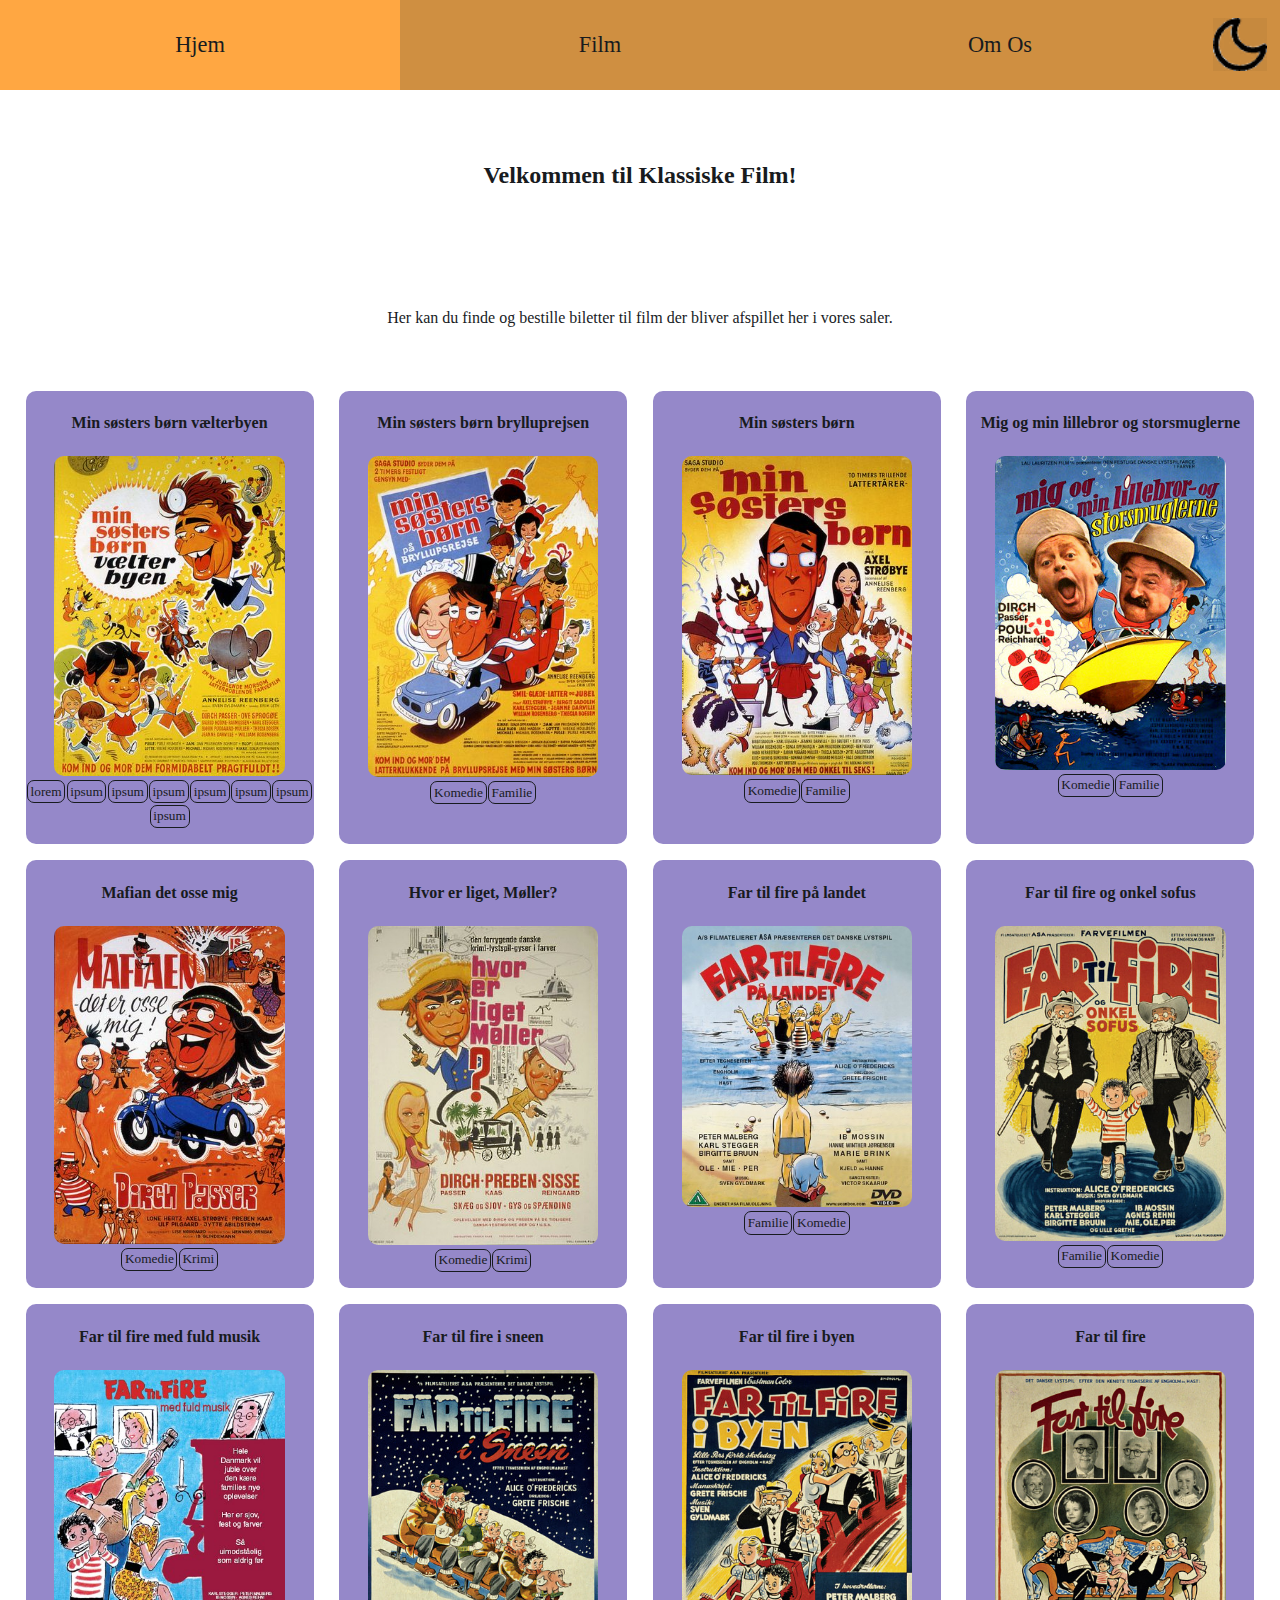
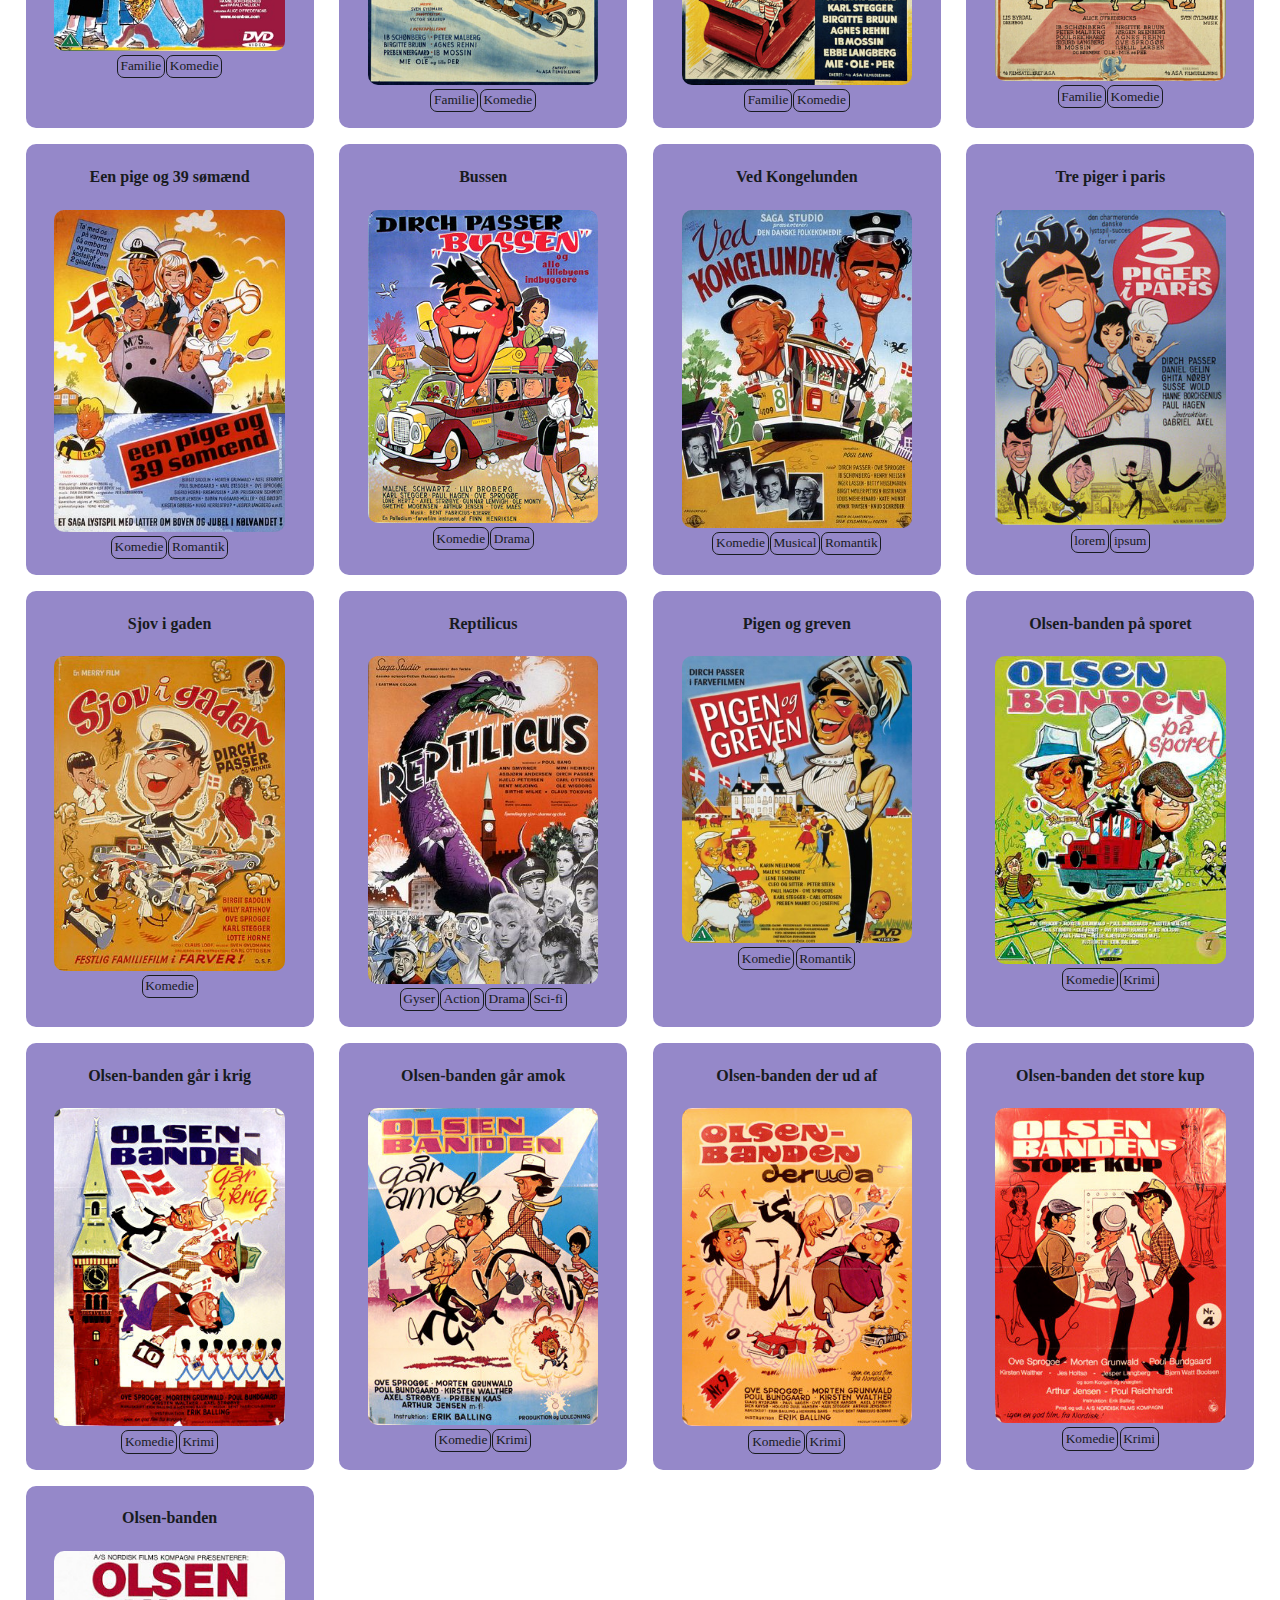
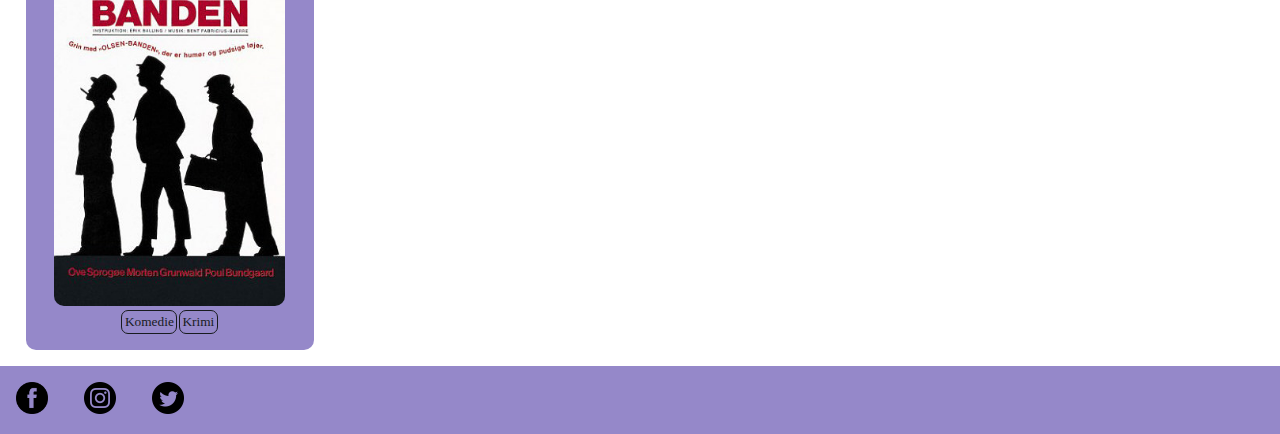
==== index.html @ 6afacbd6 "hamburger menu and css works" ====
<!DOCTYPE html>
<html>
    <head>
        <title>Klassiske Film</title>
        <meta name="viewport" content="width=device-width, initial-scale=1.0">
        <link rel="icon" href="favicon.ico" type="image/x-icon">
        <link rel="stylesheet" type="text/css" href="src/style.css">
        <script src="src/shared.js" defer></script>
        <script src="src/main.js" defer></script>
    </head>
    <body>
        <nav>
            <div class="nav-container" role="list" aria-label="Primary Navigation">
                <a class="nav-item mobile-hidden active" data="1" href="index.html">Hjem</a>
                <a class="nav-item mobile-hidden" data="2" href="movie.html">Film</a>
                <a class="nav-item mobile-hidden" data="3" href="om_os.html">Om Os</a>
                <button id="theme-toggle" class="dark-btn"><img class="nav-item" id="theme-icon" src="images/darkmode_black.png"></button>
                <div class="nav-item burger-menu" role="list" aria-label="Primary Navigation Burger Menu">
                    <button class="burger-menu-button" id="burger-menu-button"><img src="images/nav-burger-menu.png" id="burgerImage" alt="Image For Hamburger Menu For Mobile Navigation"></button>
                </div>
            </div>
        </nav>
        <section>
            <h2>Velkommen til Klassiske Film!</h2>
            <p>Her kan du finde og bestille biletter til film der bliver afspillet her i vores saler.</p>
        </section>
        <section>
            <div id="movie-list"></div>
        </section>
        <footer>
            <div class="social-list">
                <a href="https://www.facebook.com"><img src="images/facebook.png" alt="Facebook"></a>
                <a href="https://www.instagram.com"><img src="images/instagram.png" alt="Instagram"></a>
                <a href="https://www.twitter.com"><img src="images/twitter.png" alt="Twitter"></a>
            </div>
        </footer>
    </body>
</html>
---- src/style.css ----
:root {
    --clr-primary-300: #cf8f41;
    --clr-primary-400: #af7012;
    --clr-primary-500: #ffa742;

    --clr-neutral-100: #fff;
    --clr-neutral-200: #f8f9fa;
    --clr-neutral-800: #343a40;
    --clr-neutral-900: #181b1e;

    --clr-accent-200: #938ab9;
    --clr-accent-300: #9588c9;
    --clr-accent-400: #413852;
    --clr-accent-500: #25202f;
}

/* #region Basic Resets */

*{
    padding:0;
    margin:0;
    font-family: calibri;
}

body, p, button{
    background-color: var(--clr-neutral-100);
    color: var(--clr-neutral-900);
}
a {
    text-decoration: none;
    color: var(--clr-neutral-900);
}

/* #endregion Basic Resets */


/* #region Utility Classes */

.hidden {
    display: none !important;;
}

/* #endregion Utility Classes */


/* #region Global Styles */

.nav-container{
    display:flex;
    font-size: 1.4em;
    background-color: var(--clr-primary-300);
}

.nav-item, .dark-btn {
    background-color: var(--clr-primary-300);
    border:0;
}
.dark-btn{
    margin:1em;
    order:1;
}
.dark-btn>img {
    justify-content: end;
}

.burger-menu {
    display:none !important;
}

.burger-menu-button {
    display:none;
}
#burgerImage {
    display:none;
    
}


.nav-item {
    display:flex;
    flex:1;
    height:4em;
    justify-content: center;
    align-items: center;
}
a.nav-item:hover {
    background-color: var(--clr-primary-400);
}
a.nav-item.active {
    background-color: var(--clr-primary-500);
}

section {
    display:grid;
    grid-template-columns: 1fr;
}

#movie-list>h1 {
    font-size: 5em;
    color: orangered;
}

h2 {
    justify-self: center;
    font-size: 1.5em;
    color: var(--clr-neutral-900);
    margin-block: 3em;
}

#movie-list {
    display:grid;
    grid-template-columns: repeat(auto-fit, 18em);
    margin:1em;
    align-content: start;
    justify-content: space-evenly;
    gap: 1em;
}

.movie-div {
    text-align: center;
    align-content: start;
    background-color: var(--clr-accent-300);
    border-radius: 10px;
    min-height: 25em;
    overflow-wrap:break-word;
    transition: all 0.3s ease;
}
/* .movie-link {
    padding:0.3em;
    padding-block: 0.1em;
} */
.movie-link>h4 {
    min-height: 3.5em;
    margin:0.3em;
    align-content: center;
}

.img-div {
    width: 80%;
    margin:auto;
    overflow: hidden;
}

.movie-div img {
    width: 100%;
    height: 100%;
    object-fit: fill;
    border-radius: 10px;
    justify-content: start;
}

.genre-list {
    display:flex;
    flex-wrap: wrap;
    justify-content: center;
    align-items: center;
    gap: 0.08em;
    margin-bottom: 1em;
}
.genre-btn{
    background-color: var(--clr-accent-300);
    border-radius: 7px;
    border: var(--clr-neutral-900) solid 1px;
    padding: 0.2em;
}

.genre-btn:hover{
    background-color: var(--clr-neutral-100);
}

.filter-btn {
    margin:10px;
    padding: 5px 10px;
}

.filter-options {
    display:none;
    margin:10px;
}

p {
    justify-self: center;
    margin: 3em;
}

footer {
    background-color: var(--clr-accent-300);
}
.social-list a img {
    width: 2em;
    height: 2em;
    margin: 1em;
}

/* #endregion Global Styles */


/* #region Media Queries For Responsive Design */

@media only screen and (max-width: 426px){
    #movie-list{
        grid-template-columns: 1fr;
        gap: 4em;
        width:90%;
        justify-self: center;
    }
    .movie-link>h4{
        font-size: 2.5em;
    }
    .nav-container {
        display:flex;
    }
    a.nav-item {
        display:flex;
        position: fixed;
        height:fit-content;
        width:100%;
        flex-direction: row;
        z-index: 10000;
    }
    a[data="1"] {
        top:89px;
    }
    a[data="2"]{
        top: 117px;
    }
    a[data="3"]{
        top:145px;
    }
    a.mobile-hidden {
        display:none;
    }
    
    a.burger-active{
        display:flex !important;
        flex-direction: column;
    }
    .dark-btn {
        order:0;
    }
    .burger-menu {
        display: flex !important;
        cursor: pointer;
        z-index: 1000;
        transition: all 0.3s ease;
    }
    
    .burger-menu {
        display:flex;
        flex:1;
        width: 100%;
        align-items: center;
        justify-self: center;
        margin-right:1em;
        justify-content: end;
        background-color: var(--clr-primary-300);
    }
    
    .burger-menu-button{
        display:flex !important;
        width:5em;
        height:4em;
        justify-content: center;
        align-items: center;
        background-color: var(--clr-primary-300);
        border:0;
    }
    
    .burger-menu img {
        display: flex !important;
        position:relative;
        width: 3em;
        height: 2em;
        background-color: var(--clr-primary-300);
    }

}

/* #endregion Media Queries For Responsive Design */


/* #region Dark Styles */

.dark {
    --clr-primary-300: #cf8f41;
    --clr-primary-400: #af7012;
    --clr-primary-500: #ffa742;

    --clr-neutral-100: #000000;
    --clr-neutral-200: #f8f9fa;
    --clr-neutral-800: #343a40;
    --clr-neutral-900: #ffffff;

    --clr-accent-200: #938ab9;
    --clr-accent-300: #9588c9;
    --clr-accent-400: #413852;
    --clr-accent-500: #25202f;
}

/* #endregion Dark Styles */
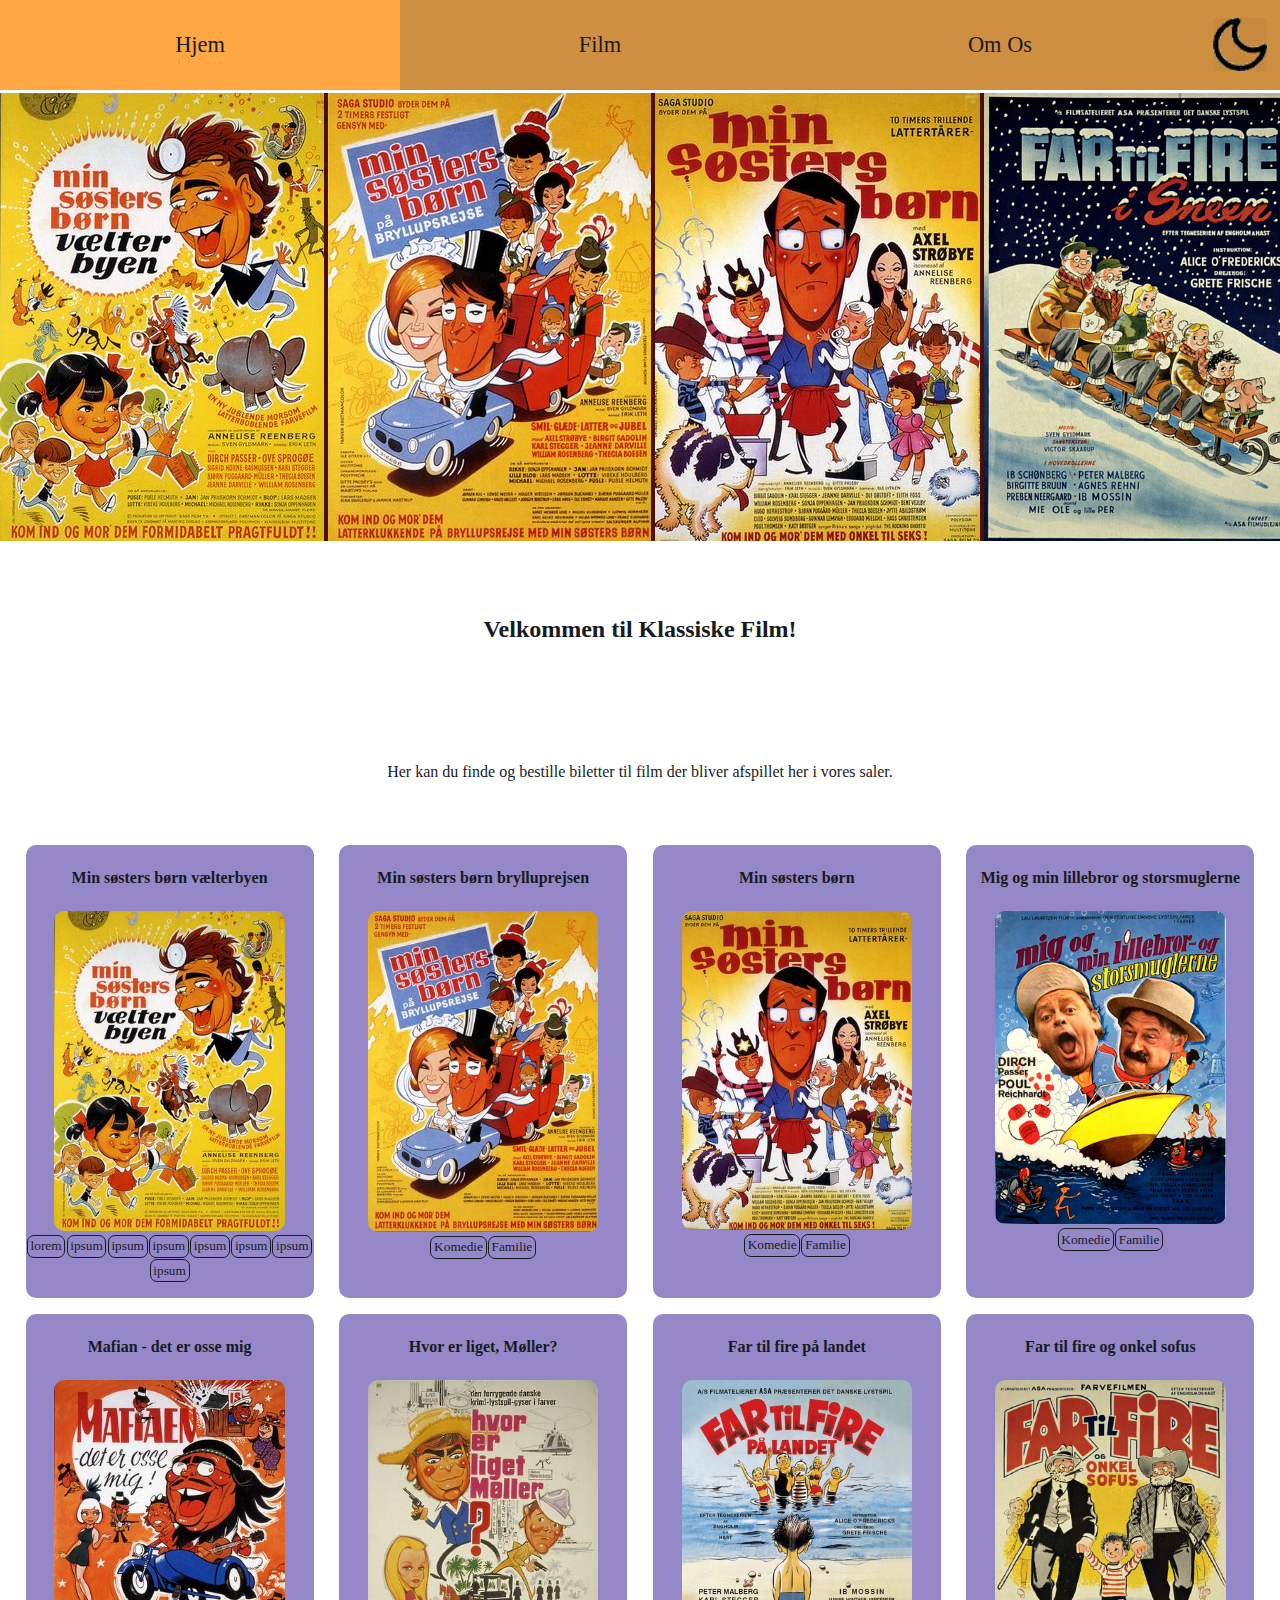
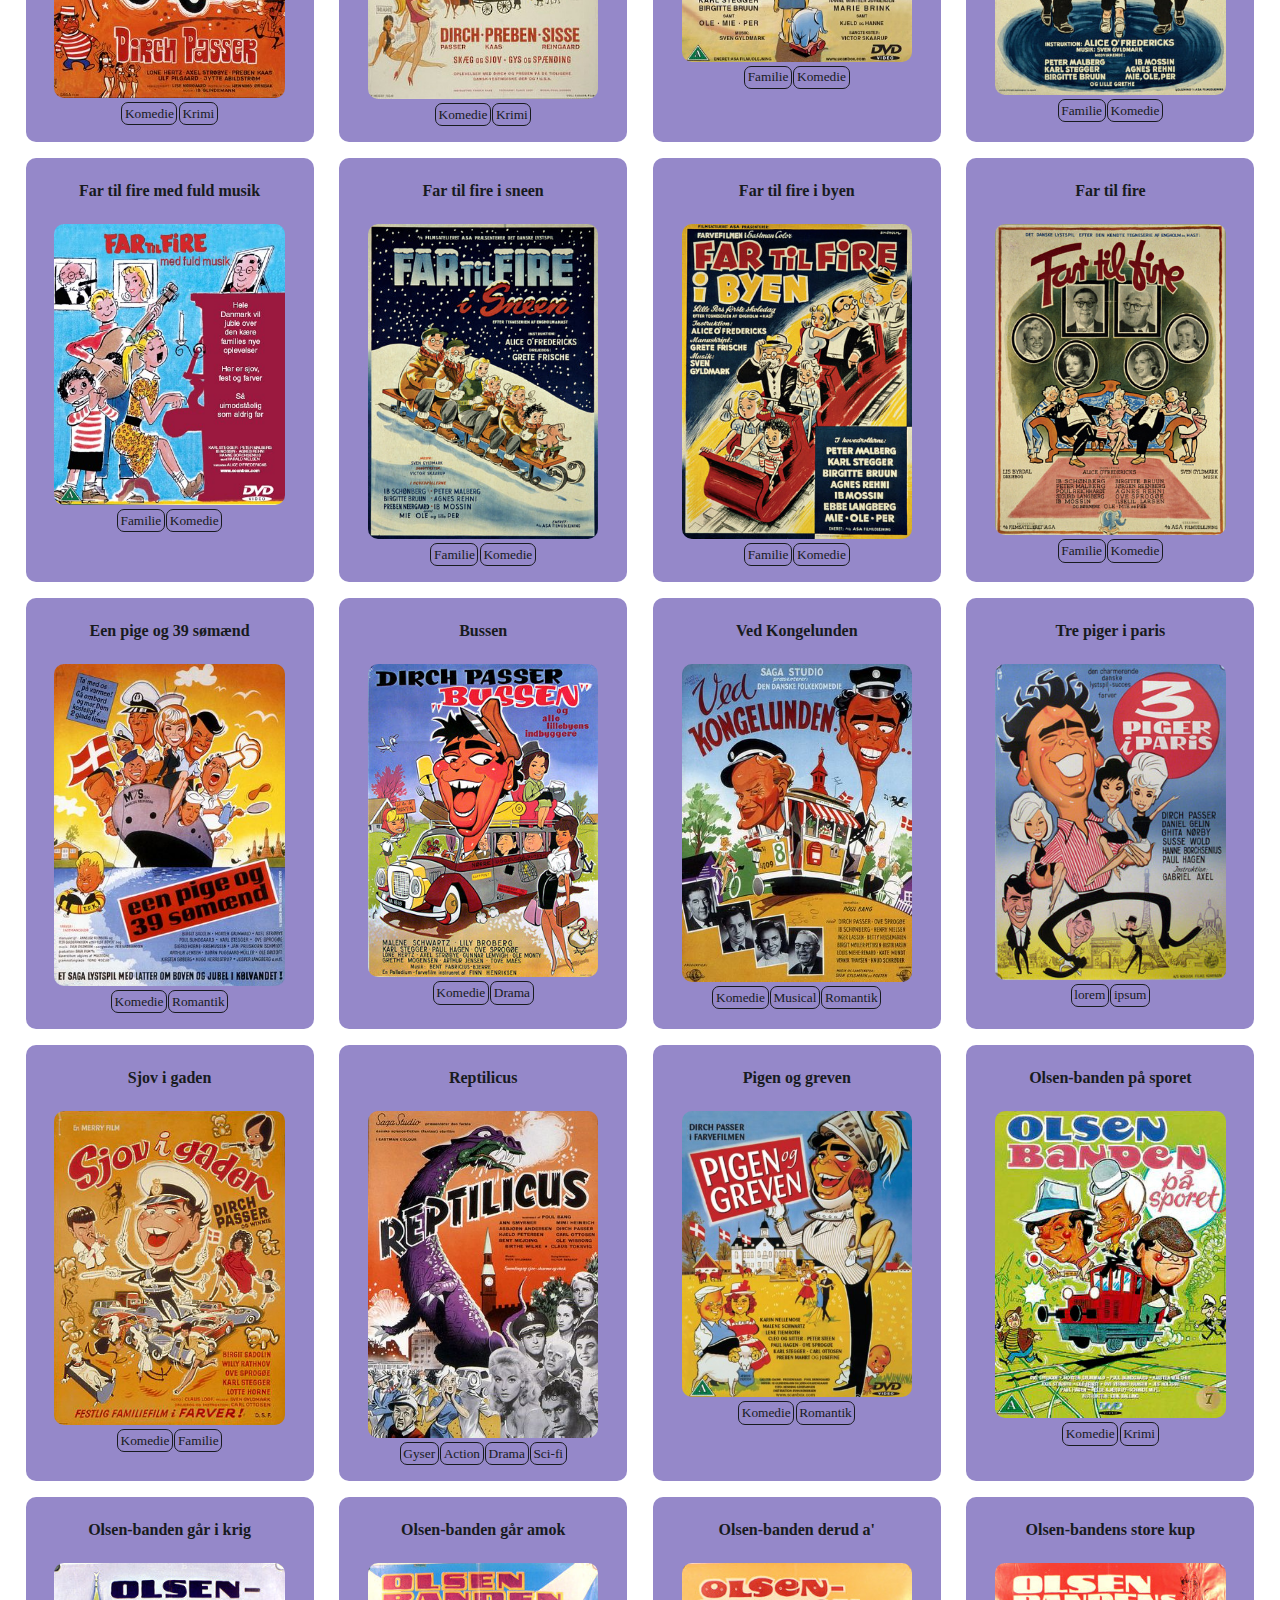
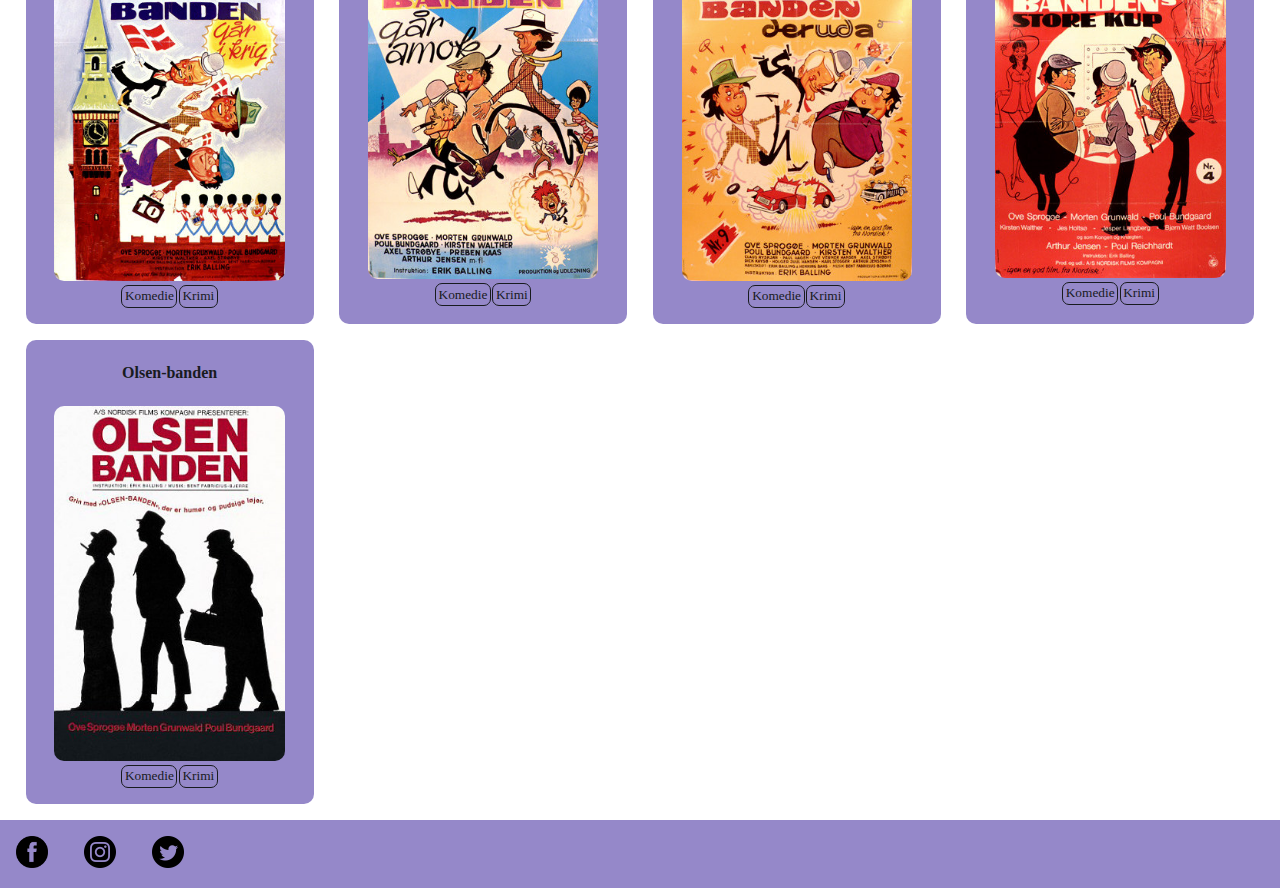
==== commit babcb635: "rearranged" ====
--- a/index.html
+++ b/index.html
@@ -2,11 +2,14 @@
 <html>
     <head>
         <title>Klassiske Film</title>
+        <meta charset="UTF-8">
         <meta name="viewport" content="width=device-width, initial-scale=1.0">
-        <link rel="icon" href="favicon.ico" type="image/x-icon">
-        <link rel="stylesheet" type="text/css" href="src/style.css">
-        <script src="src/shared.js" defer></script>
-        <script src="src/main.js" defer></script>
+        <link rel="icon" href="src/favicon.ico" type="image/x-icon">
+        <link rel="stylesheet" type="text/css" href="css/style.css">
+        <link rel="stylesheet" type="text/css" href="css/bannerstyle.css">
+        <script src="js/shared.js" defer></script>
+        <script src="js/main.js" defer></script>
+        <script src="js/filmbanner.js" defer></script>
     </head>
     <body>
         <nav>
@@ -20,6 +23,7 @@
                 </div>
             </div>
         </nav>
+        <div id="bannerContainer"></div>
         <section>
             <h2>Velkommen til Klassiske Film!</h2>
             <p>Her kan du finde og bestille biletter til film der bliver afspillet her i vores saler.</p>
--- a/css/style.css
+++ b/css/style.css
@@ -0,0 +1,300 @@
+:root {
+    --clr-primary-300: #cf8f41;
+    --clr-primary-400: #af7012;
+    --clr-primary-500: #ffa742;
+
+    --clr-neutral-100: #fff;
+    --clr-neutral-200: #f8f9fa;
+    --clr-neutral-800: #343a40;
+    --clr-neutral-900: #181b1e;
+
+    --clr-accent-200: #938ab9;
+    --clr-accent-300: #9588c9;
+    --clr-accent-400: #413852;
+    --clr-accent-500: #25202f;
+}
+
+/* #region Basic Resets */
+
+*{
+    padding:0;
+    margin:0;
+    font-family: calibri;
+}
+
+body, p, button{
+    background-color: var(--clr-neutral-100);
+    color: var(--clr-neutral-900);
+}
+a {
+    text-decoration: none;
+    color: var(--clr-neutral-900);
+}
+
+/* #endregion Basic Resets */
+
+
+/* #region Utility Classes */
+
+.hidden {
+    display: none !important;;
+}
+
+/* #endregion Utility Classes */
+
+
+/* #region Global Styles */
+
+.nav-container{
+    display:flex;
+    font-size: 1.4em;
+    background-color: var(--clr-primary-300);
+}
+
+.nav-item, .dark-btn {
+    background-color: var(--clr-primary-300);
+    border:0;
+}
+.dark-btn{
+    margin:1em;
+    order:1;
+}
+.dark-btn>img {
+    justify-content: end;
+}
+
+.burger-menu {
+    display:none !important;
+}
+
+.burger-menu-button {
+    display:none;
+}
+#burgerImage {
+    display:none;
+    
+}
+
+
+.nav-item {
+    display:flex;
+    flex:1;
+    height:4em;
+    justify-content: center;
+    align-items: center;
+}
+a.nav-item:hover {
+    background-color: var(--clr-primary-400);
+}
+a.nav-item.active {
+    background-color: var(--clr-primary-500);
+}
+
+section {
+    display:grid;
+    grid-template-columns: 1fr;
+}
+
+#movie-list>h1 {
+    font-size: 5em;
+    color: orangered;
+}
+
+h2 {
+    justify-self: center;
+    font-size: 1.5em;
+    color: var(--clr-neutral-900);
+    margin-block: 3em;
+}
+
+#movie-list {
+    display:grid;
+    grid-template-columns: repeat(auto-fit, 18em);
+    margin:1em;
+    align-content: start;
+    justify-content: space-evenly;
+    gap: 1em;
+}
+
+.movie-div {
+    text-align: center;
+    align-content: start;
+    background-color: var(--clr-accent-300);
+    border-radius: 10px;
+    min-height: 25em;
+    overflow-wrap:break-word;
+    transition: all 0.3s ease;
+}
+/* .movie-link {
+    padding:0.3em;
+    padding-block: 0.1em;
+} */
+.movie-link>h4 {
+    min-height: 3.5em;
+    margin:0.3em;
+    align-content: center;
+}
+
+.img-div {
+    width: 80%;
+    margin:auto;
+    overflow: hidden;
+}
+
+.movie-div img {
+    width: 100%;
+    height: 100%;
+    object-fit: fill;
+    border-radius: 10px;
+    justify-content: start;
+}
+
+.genre-list {
+    display:flex;
+    flex-wrap: wrap;
+    justify-content: center;
+    align-items: center;
+    gap: 0.08em;
+    margin-bottom: 1em;
+}
+.genre-btn{
+    background-color: var(--clr-accent-300);
+    border-radius: 7px;
+    border: var(--clr-neutral-900) solid 1px;
+    padding: 0.2em;
+}
+
+.genre-btn:hover{
+    background-color: var(--clr-neutral-100);
+}
+
+.filter-btn {
+    margin:10px;
+    padding: 5px 10px;
+}
+
+.filter-options {
+    display:none;
+    margin:10px;
+}
+
+p {
+    justify-self: center;
+    margin: 3em;
+}
+
+footer {
+    background-color: var(--clr-accent-300);
+}
+.social-list a img {
+    width: 2em;
+    height: 2em;
+    margin: 1em;
+}
+
+/* #endregion Global Styles */
+
+
+/* #region Media Queries For Responsive Design */
+
+@media only screen and (max-width: 426px){
+    #movie-list{
+        grid-template-columns: 1fr;
+        gap: 4em;
+        width:90%;
+        justify-self: center;
+    }
+    .movie-link>h4{
+        font-size: 2.5em;
+    }
+    .nav-container {
+        display:flex;
+    }
+    a.nav-item {
+        display:flex;
+        position: fixed;
+        height:fit-content;
+        width:100%;
+        flex-direction: row;
+        z-index: 10000;
+    }
+    a[data="1"] {
+        top:89px;
+    }
+    a[data="2"]{
+        top: 117px;
+    }
+    a[data="3"]{
+        top:145px;
+    }
+    a.mobile-hidden {
+        display:none;
+    }
+    
+    a.burger-active{
+        display:flex !important;
+        flex-direction: column;
+    }
+    .dark-btn {
+        order:0;
+    }
+    .burger-menu {
+        display: flex !important;
+        cursor: pointer;
+        z-index: 1000;
+        transition: all 0.3s ease;
+    }
+    
+    .burger-menu {
+        display:flex;
+        flex:1;
+        width: 100%;
+        align-items: center;
+        justify-self: center;
+        margin-right:1em;
+        justify-content: end;
+        background-color: var(--clr-primary-300);
+    }
+    
+    .burger-menu-button{
+        display:flex !important;
+        width:5em;
+        height:4em;
+        justify-content: center;
+        align-items: center;
+        background-color: var(--clr-primary-300);
+        border:0;
+    }
+    
+    .burger-menu img {
+        display: flex !important;
+        position:relative;
+        width: 3em;
+        height: 2em;
+        background-color: var(--clr-primary-300);
+    }
+
+}
+
+/* #endregion Media Queries For Responsive Design */
+
+
+/* #region Dark Styles */
+
+.dark {
+    --clr-primary-300: #cf8f41;
+    --clr-primary-400: #af7012;
+    --clr-primary-500: #ffa742;
+
+    --clr-neutral-100: #000000;
+    --clr-neutral-200: #f8f9fa;
+    --clr-neutral-800: #343a40;
+    --clr-neutral-900: #ffffff;
+
+    --clr-accent-200: #938ab9;
+    --clr-accent-300: #9588c9;
+    --clr-accent-400: #413852;
+    --clr-accent-500: #25202f;
+}
+
+/* #endregion Dark Styles */--- a/css/bannerstyle.css
+++ b/css/bannerstyle.css
@@ -0,0 +1,30 @@
+#bannerContainer {
+    width: 120rem;
+    overflow: hidden;
+    margin: 0.2rem auto;
+    background: rgb(78, 15, 3);
+}
+
+header h1{
+    text-align: center;
+}
+
+.billederBanner{
+    height: 23rem;
+    width: 355rem;
+    margin-bottom: 5rem;
+}
+
+.first{
+
+            animation: bannermove 30s linear infinite;
+}
+
+@keyframes bannermove {
+    0% {
+       margin-left: 0rem;
+    }
+    100% {
+       margin-left: -150rem;
+    }
+}
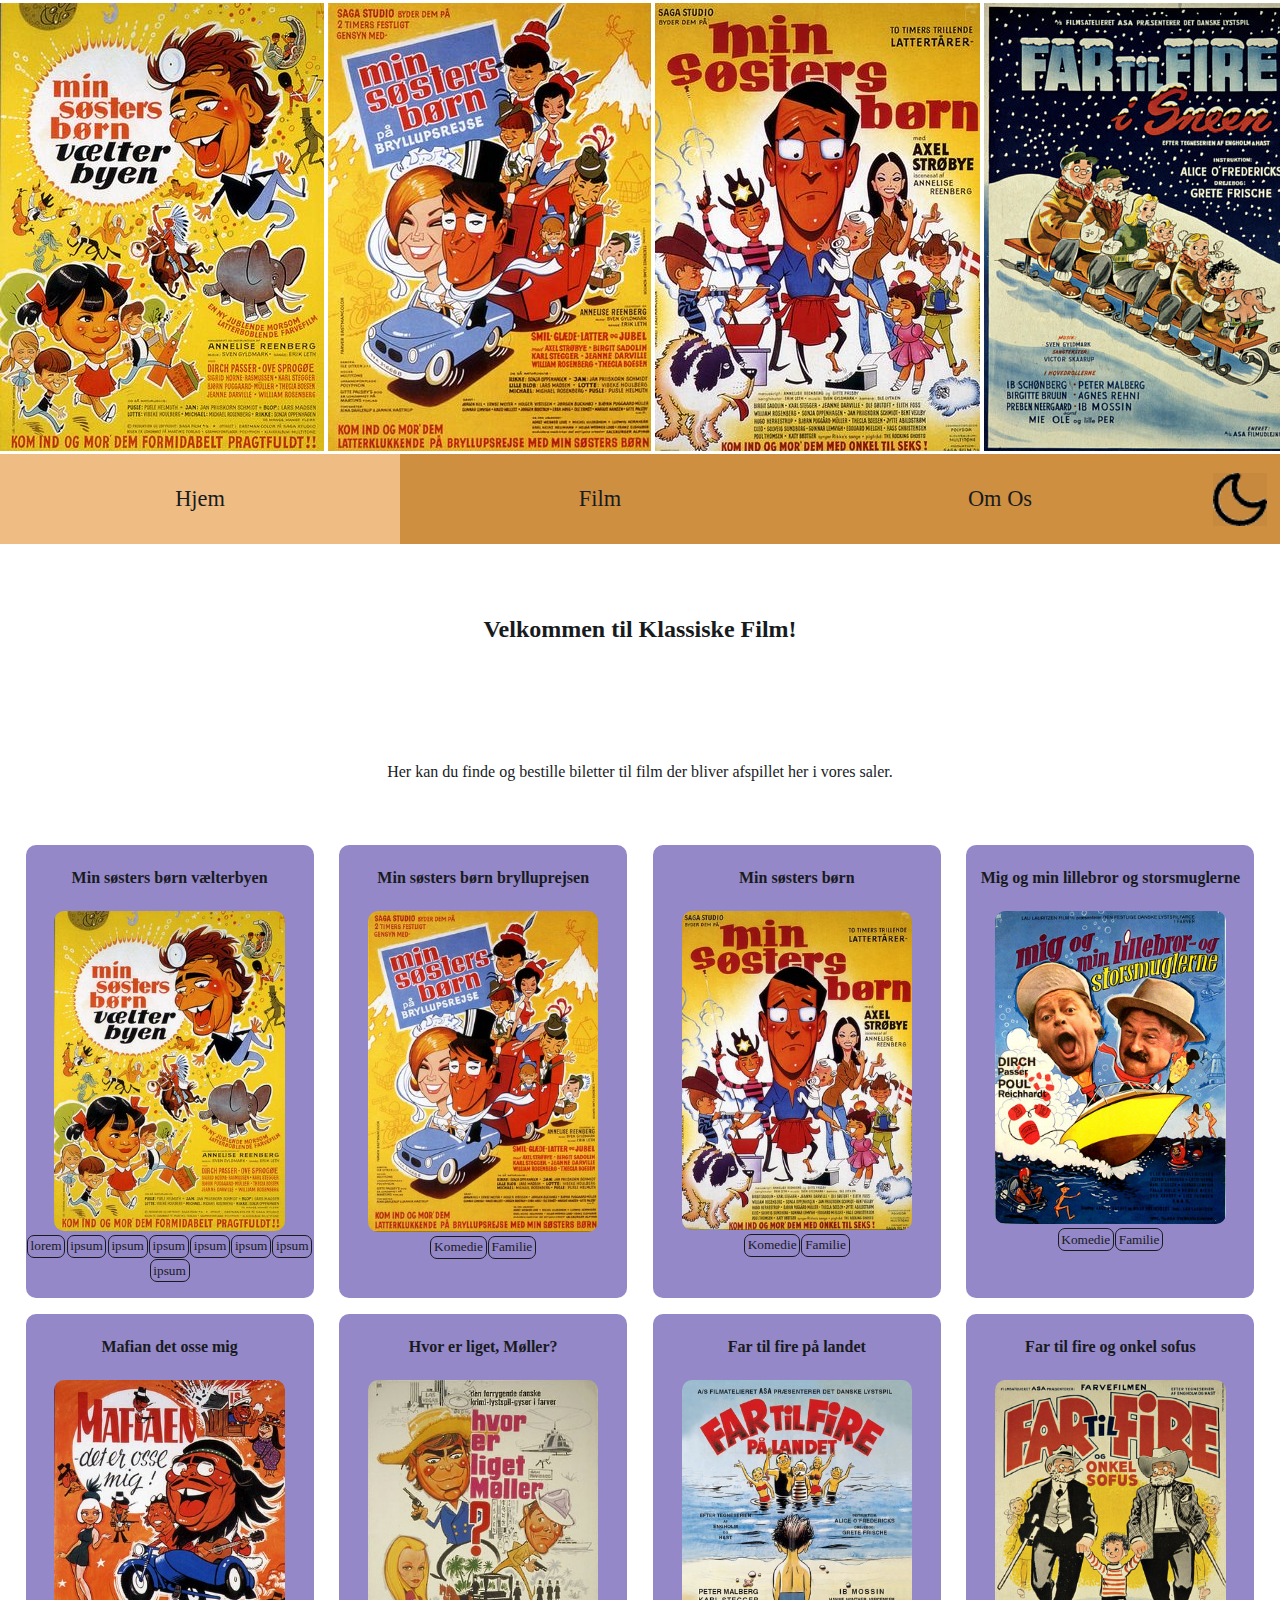
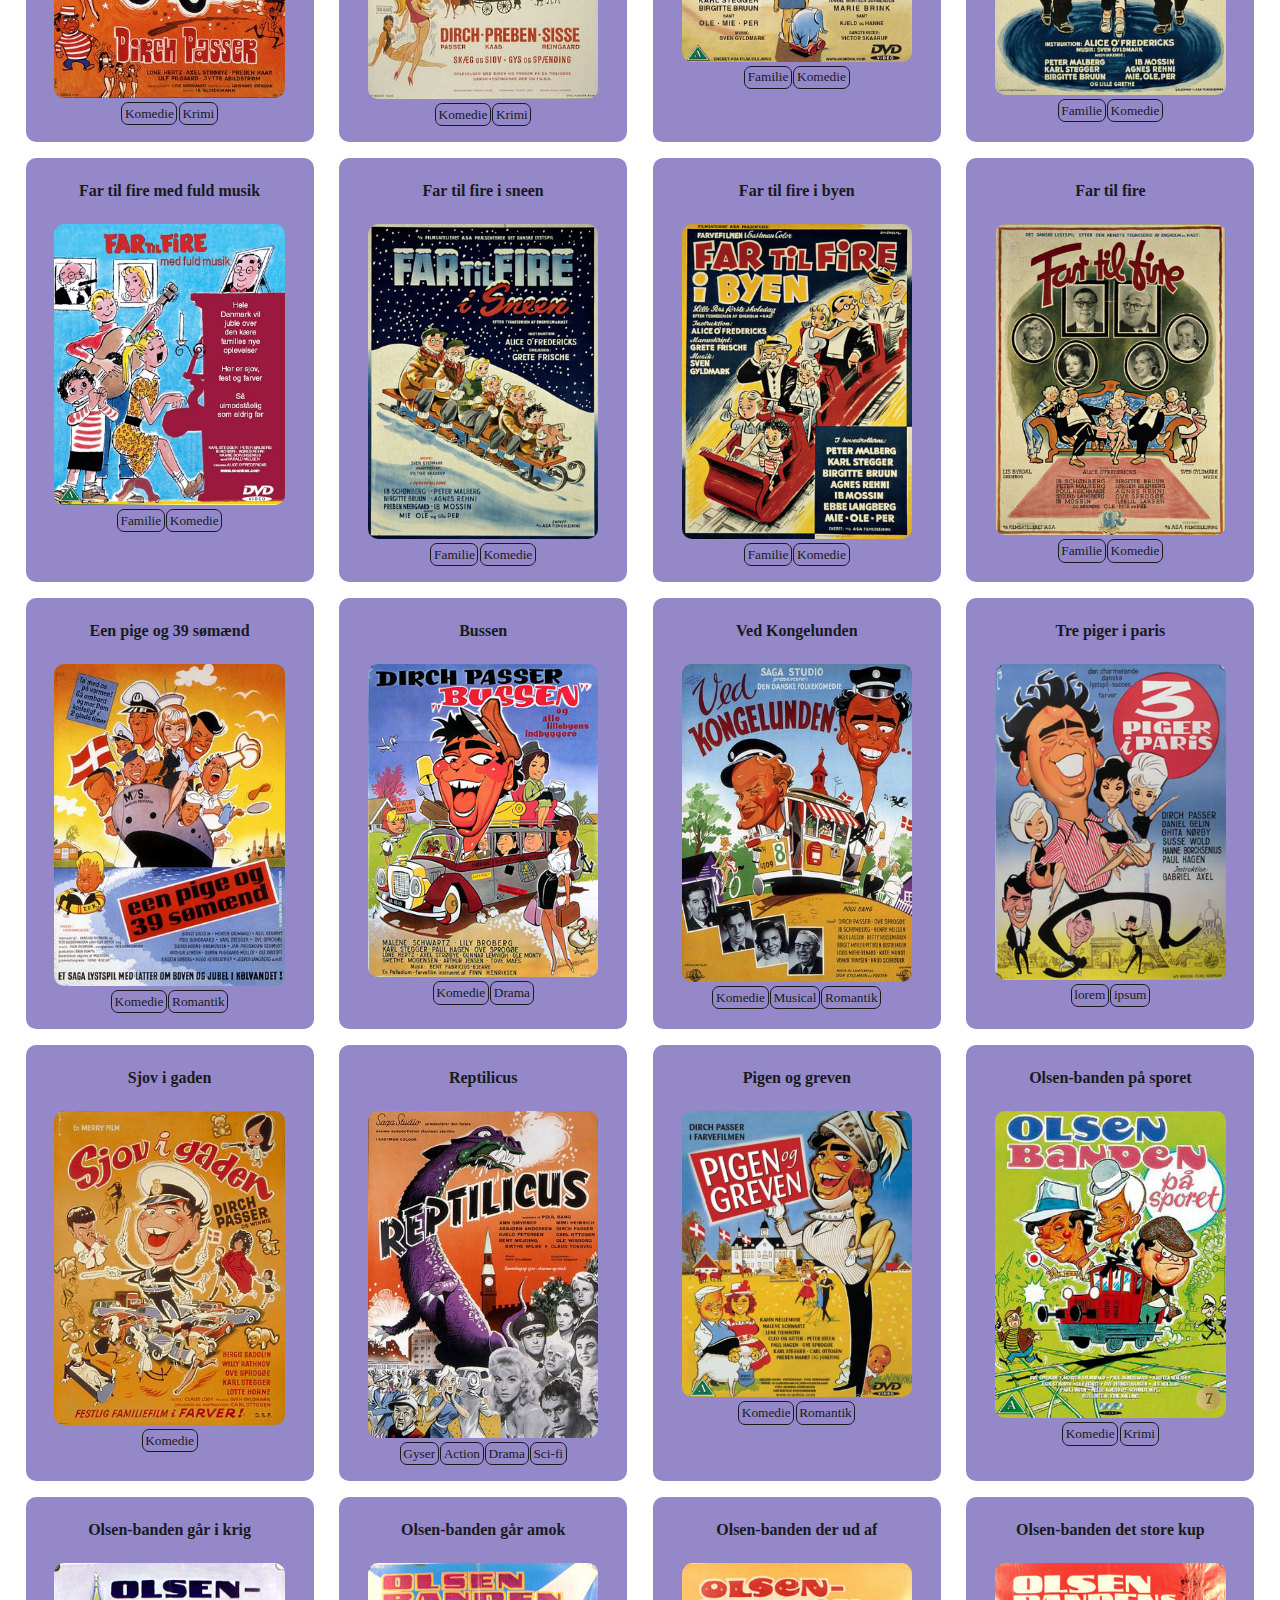
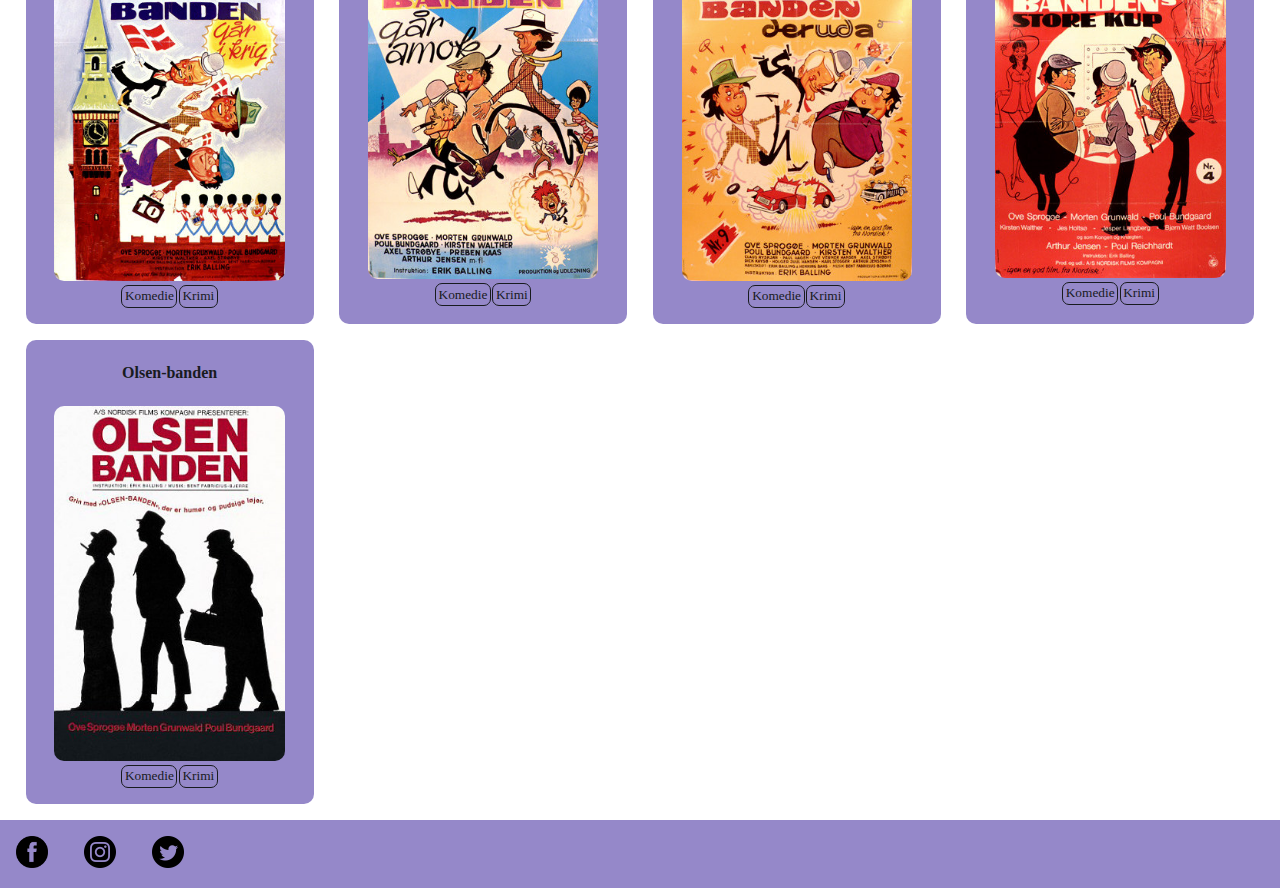
==== commit 2937e1e4: "gemt alle" ====
--- a/index.html
+++ b/index.html
@@ -2,15 +2,17 @@
 <html>
     <head>
         <title>Klassiske Film</title>
-        <meta charset="UTF-8">
         <meta name="viewport" content="width=device-width, initial-scale=1.0">
-        <link rel="icon" href="src/favicon.ico" type="image/x-icon">
-        <link rel="stylesheet" type="text/css" href="css/style.css">
-        <link rel="stylesheet" type="text/css" href="css/bannerstyle.css">
-        <script src="js/shared.js" defer></script>
-        <script src="js/main.js" defer></script>
-        <script src="js/filmbanner.js" defer></script>
+        <link rel="icon" href="favicon.ico" type="image/x-icon">
+        <link rel="stylesheet" type="text/css" href="src/style.css">
+        <link rel="stylesheet" type="text/css" href="src/bannerstyle.css">
+        <script src="src/shared.js" defer></script>
+        <script src="src/main.js" defer></script>
+        <script src="src/filmbanner.js" defer></script>
     </head>
+
+    <div id="bannerContainer"></div>
+
     <body>
         <nav>
             <div class="nav-container" role="list" aria-label="Primary Navigation">
@@ -23,7 +25,6 @@
                 </div>
             </div>
         </nav>
-        <div id="bannerContainer"></div>
         <section>
             <h2>Velkommen til Klassiske Film!</h2>
             <p>Her kan du finde og bestille biletter til film der bliver afspillet her i vores saler.</p>
--- a/src/style.css
+++ b/src/style.css
@@ -0,0 +1,300 @@
+:root {
+    --clr-primary-300: #cf8f41;
+    --clr-primary-400: #af7012;
+    --clr-primary-500: #efbd84;
+
+    --clr-neutral-100: #fff;
+    --clr-neutral-200: #f8f9fa;
+    --clr-neutral-800: #343a40;
+    --clr-neutral-900: #181b1e;
+
+    --clr-accent-200: #938ab9;
+    --clr-accent-300: #9588c9;
+    --clr-accent-400: #413852;
+    --clr-accent-500: #25202f;
+}
+
+/* #region Basic Resets */
+
+*{
+    padding:0;
+    margin:0;
+    font-family: calibri;
+}
+
+body, p, button{
+    background-color: var(--clr-neutral-100);
+    color: var(--clr-neutral-900);
+}
+a {
+    text-decoration: none;
+    color: var(--clr-neutral-900);
+}
+
+/* #endregion Basic Resets */
+
+
+/* #region Utility Classes */
+
+.hidden {
+    display: none !important;;
+}
+
+/* #endregion Utility Classes */
+
+
+/* #region Global Styles */
+
+.nav-container{
+    display:flex;
+    font-size: 1.4em;
+    background-color: var(--clr-primary-300);
+}
+
+.nav-item, .dark-btn {
+    background-color: var(--clr-primary-300);
+    border:0;
+}
+.dark-btn{
+    margin:1em;
+    order:1;
+}
+.dark-btn>img {
+    justify-content: end;
+}
+
+.burger-menu {
+    display:none !important;
+}
+
+.burger-menu-button {
+    display:none;
+}
+#burgerImage {
+    display:none;
+    
+}
+
+
+.nav-item {
+    display:flex;
+    flex:1;
+    height:4em;
+    justify-content: center;
+    align-items: center;
+}
+a.nav-item:hover {
+    background-color: var(--clr-primary-400);
+}
+a.nav-item.active {
+    background-color: var(--clr-primary-500);
+}
+
+section {
+    display:grid;
+    grid-template-columns: 1fr;
+}
+
+#movie-list>h1 {
+    font-size: 5em;
+    color: orangered;
+}
+
+h2 {
+    justify-self: center;
+    font-size: 1.5em;
+    color: var(--clr-neutral-900);
+    margin-block: 3em;
+}
+
+#movie-list {
+    display:grid;
+    grid-template-columns: repeat(auto-fit, 18em);
+    margin:1em;
+    align-content: start;
+    justify-content: space-evenly;
+    gap: 1em;
+}
+
+.movie-div {
+    text-align: center;
+    align-content: start;
+    background-color: var(--clr-accent-300);
+    border-radius: 10px;
+    min-height: 25em;
+    overflow-wrap:break-word;
+    transition: all 0.3s ease;
+}
+/* .movie-link {
+    padding:0.3em;
+    padding-block: 0.1em;
+} */
+.movie-link>h4 {
+    min-height: 3.5em;
+    margin:0.3em;
+    align-content: center;
+}
+
+.img-div {
+    width: 80%;
+    margin:auto;
+    overflow: hidden;
+}
+
+.movie-div img {
+    width: 100%;
+    height: 100%;
+    object-fit: fill;
+    border-radius: 10px;
+    justify-content: start;
+}
+
+.genre-list {
+    display:flex;
+    flex-wrap: wrap;
+    justify-content: center;
+    align-items: center;
+    gap: 0.08em;
+    margin-bottom: 1em;
+}
+.genre-btn{
+    background-color: var(--clr-accent-300);
+    border-radius: 7px;
+    border: var(--clr-neutral-900) solid 1px;
+    padding: 0.2em;
+}
+
+.genre-btn:hover{
+    background-color: var(--clr-neutral-100);
+}
+
+.filter-btn {
+    margin:10px;
+    padding: 5px 10px;
+}
+
+.filter-options {
+    display:none;
+    margin:10px;
+}
+
+p {
+    justify-self: center;
+    margin: 3em;
+}
+
+footer {
+    background-color: var(--clr-accent-300);
+}
+.social-list a img {
+    width: 2em;
+    height: 2em;
+    margin: 1em;
+}
+
+/* #endregion Global Styles */
+
+
+/* #region Media Queries For Responsive Design */
+
+@media only screen and (max-width: 426px){
+    #movie-list{
+        grid-template-columns: 1fr;
+        gap: 4em;
+        width:90%;
+        justify-self: center;
+    }
+    .movie-link>h4{
+        font-size: 2.5em;
+    }
+    .nav-container {
+        display:flex;
+    }
+    a.nav-item {
+        display:flex;
+        position: fixed;
+        height:fit-content;
+        width:100%;
+        flex-direction: row;
+        z-index: 10000;
+    }
+    a[data="1"] {
+        top:89px;
+    }
+    a[data="2"]{
+        top: 117px;
+    }
+    a[data="3"]{
+        top:145px;
+    }
+    a.mobile-hidden {
+        display:none;
+    }
+    
+    a.burger-active{
+        display:flex !important;
+        flex-direction: column;
+    }
+    .dark-btn {
+        order:0;
+    }
+    .burger-menu {
+        display: flex !important;
+        cursor: pointer;
+        z-index: 1000;
+        transition: all 0.3s ease;
+    }
+    
+    .burger-menu {
+        display:flex;
+        flex:1;
+        width: 100%;
+        align-items: center;
+        justify-self: center;
+        margin-right:1em;
+        justify-content: end;
+        background-color: var(--clr-primary-300);
+    }
+    
+    .burger-menu-button{
+        display:flex !important;
+        width:5em;
+        height:4em;
+        justify-content: center;
+        align-items: center;
+        background-color: var(--clr-primary-300);
+        border:0;
+    }
+    
+    .burger-menu img {
+        display: flex !important;
+        position:relative;
+        width: 3em;
+        height: 2em;
+        background-color: var(--clr-primary-300);
+    }
+
+}
+
+/* #endregion Media Queries For Responsive Design */
+
+
+/* #region Dark Styles */
+
+.dark {
+    --clr-primary-300: #cf8f41;
+    --clr-primary-400: #af7012;
+    --clr-primary-500: #ffa742;
+
+    --clr-neutral-100: #000000;
+    --clr-neutral-200: #f8f9fa;
+    --clr-neutral-800: #343a40;
+    --clr-neutral-900: #ffffff;
+
+    --clr-accent-200: #938ab9;
+    --clr-accent-300: #9588c9;
+    --clr-accent-400: #413852;
+    --clr-accent-500: #25202f;
+}
+
+/* #endregion Dark Styles */--- a/src/bannerstyle.css
+++ b/src/bannerstyle.css
@@ -0,0 +1,30 @@
+#bannerContainer {
+    width: 120rem;
+    overflow: hidden;
+    margin: 0.2rem auto;
+    
+}
+
+header h1{
+    text-align: center;
+}
+
+.billederBanner{
+    height: 23rem;
+    width: 355rem;
+    margin-bottom: 5rem;
+}
+
+.first{
+
+            animation: bannermove 30s linear infinite;
+}
+
+@keyframes bannermove {
+    0% {
+       margin-left: 0rem;
+    }
+    100% {
+       margin-left: -150rem;
+    }
+}
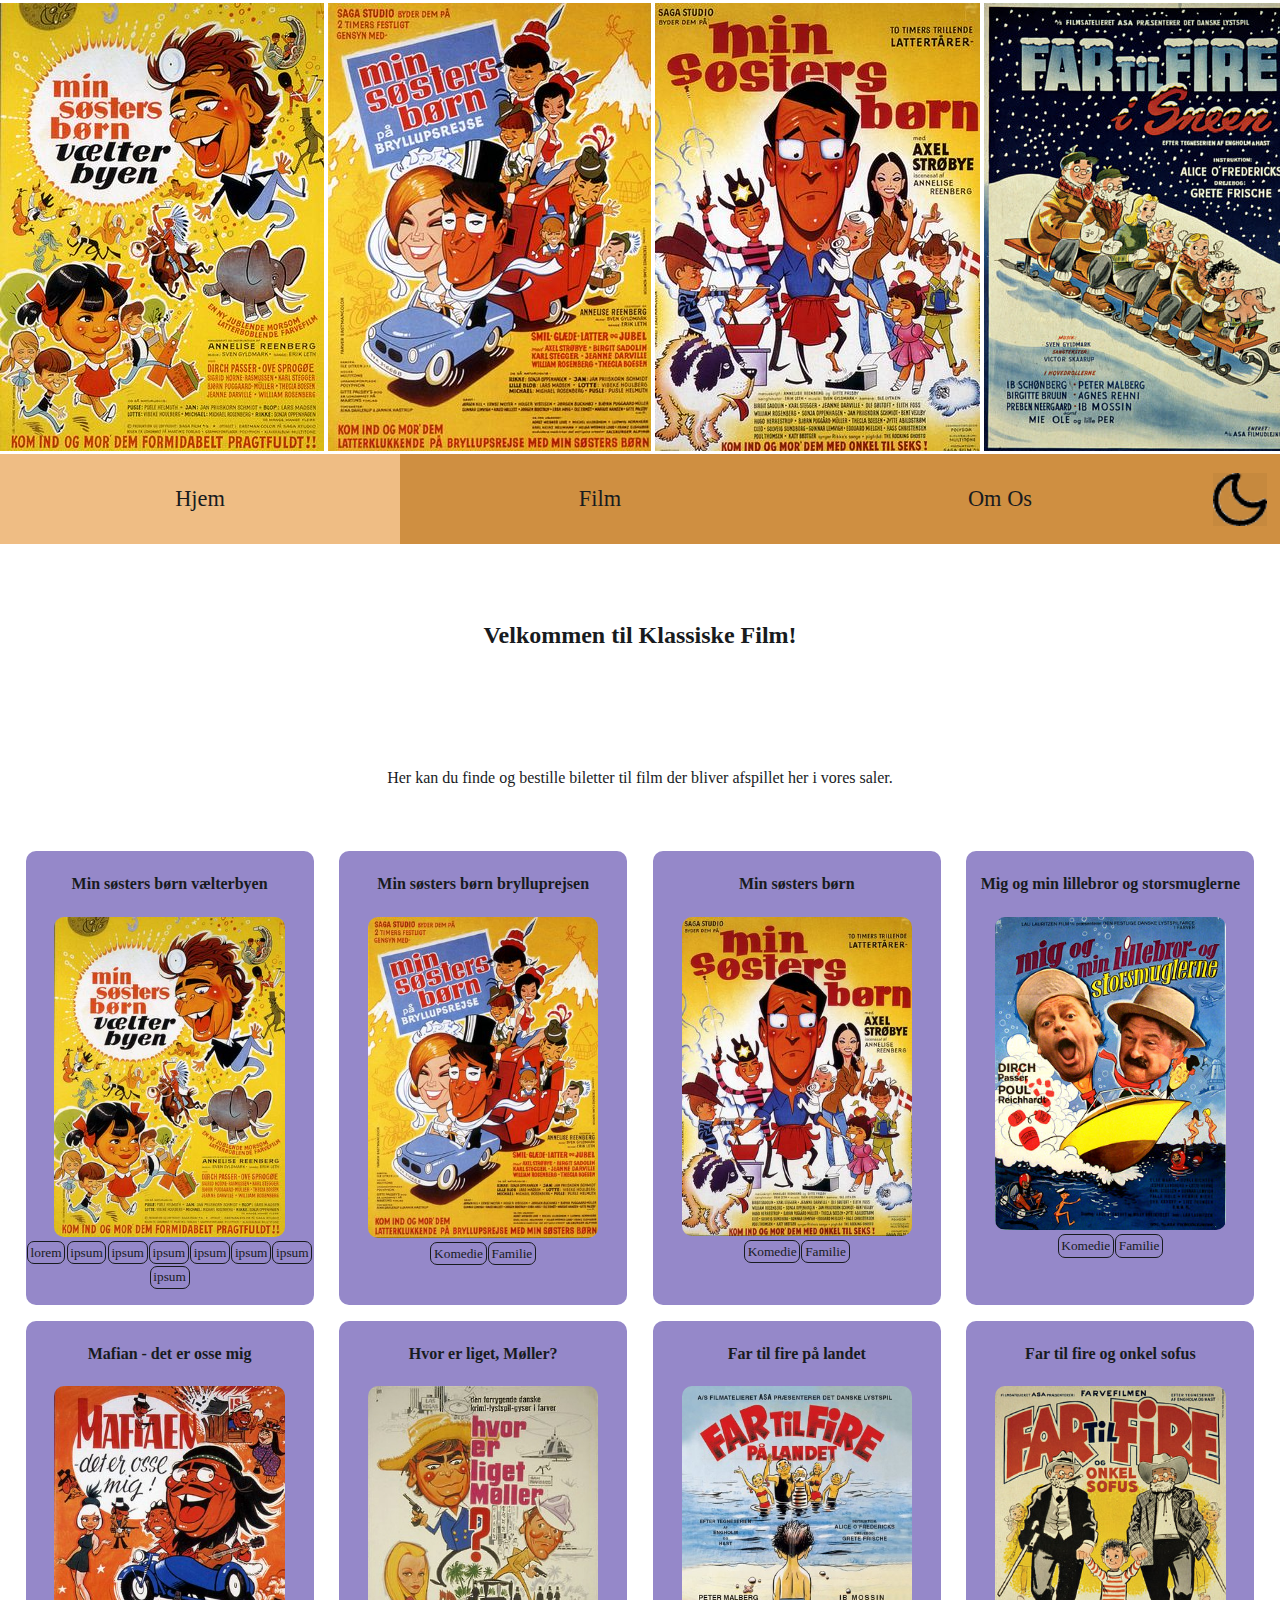
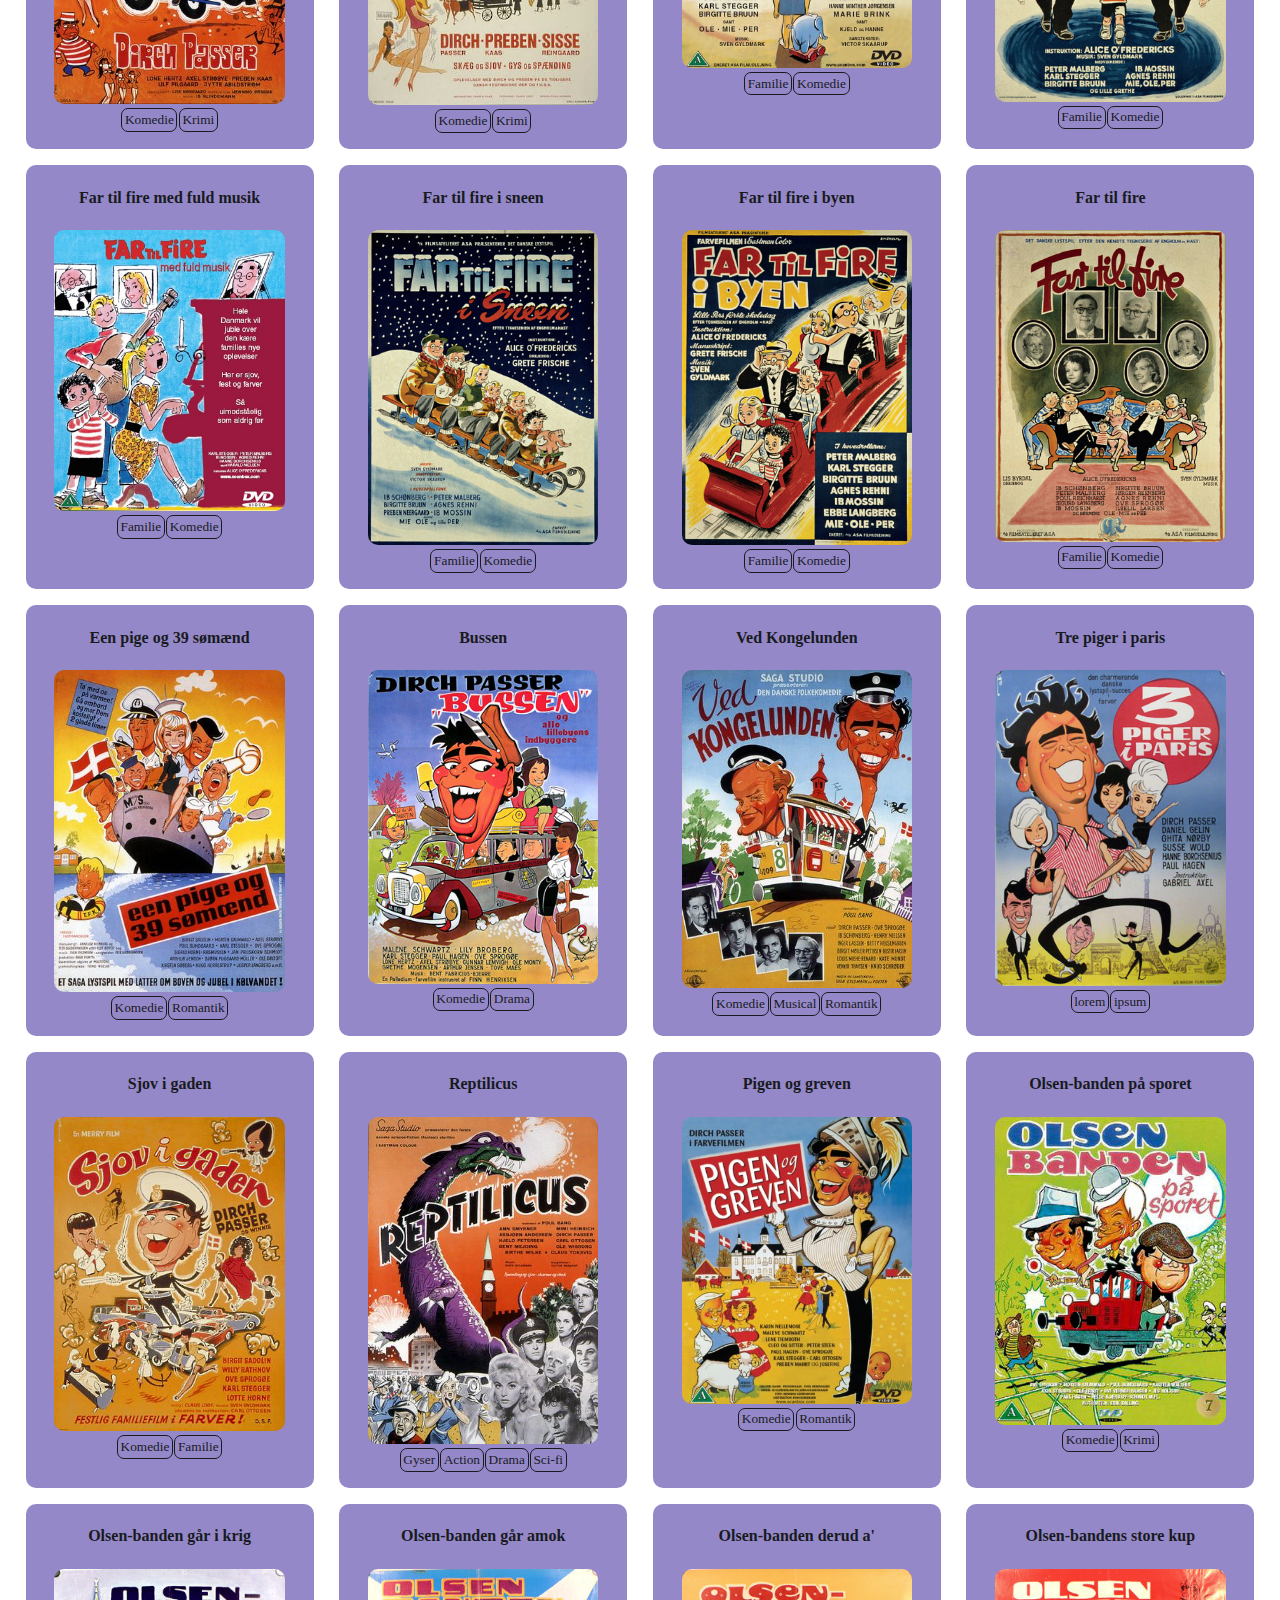
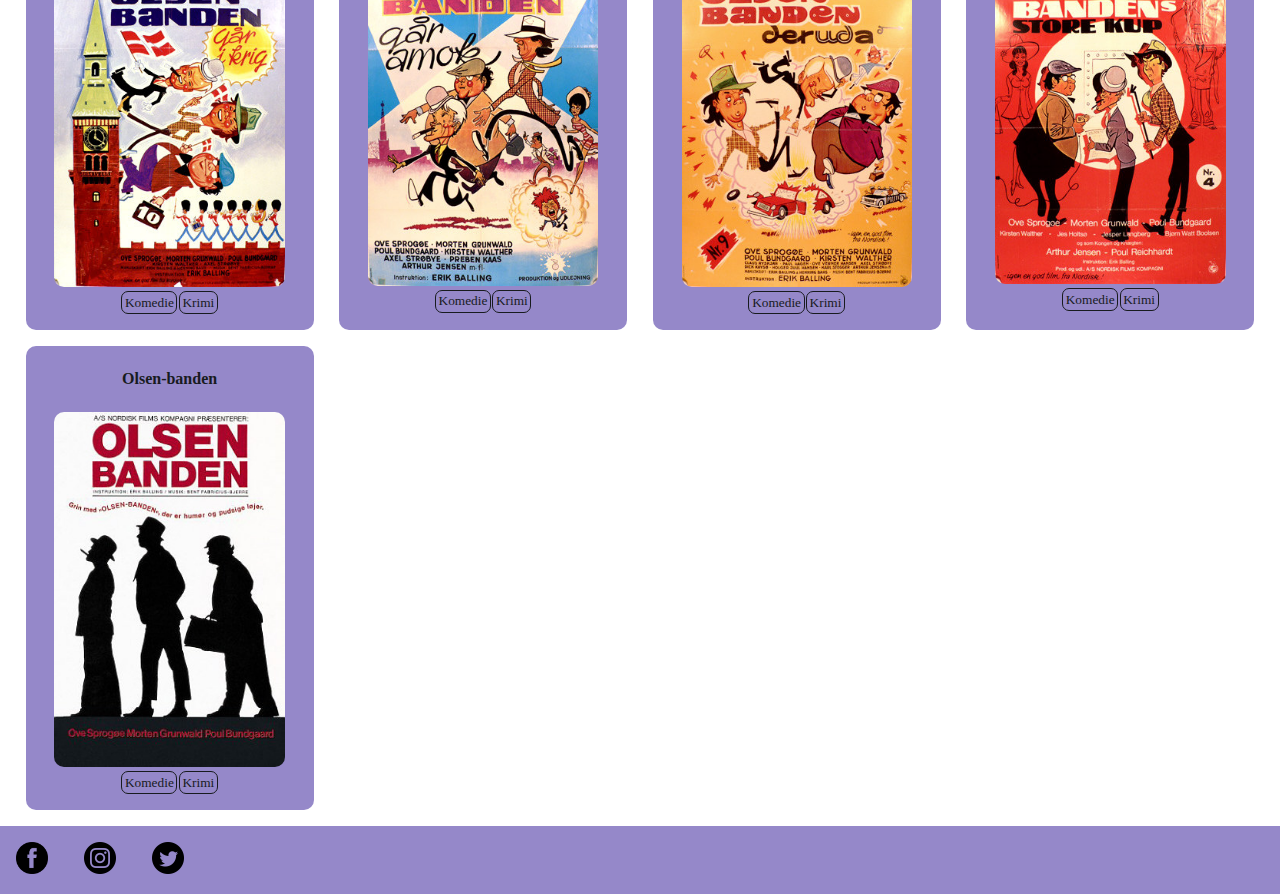
==== commit e653eca9: "Merge branch 'master' of https://github.com/roiskaalum/bio_project" ====
--- a/index.html
+++ b/index.html
@@ -2,13 +2,15 @@
 <html>
     <head>
         <title>Klassiske Film</title>
+        <meta charset="UTF-8">
         <meta name="viewport" content="width=device-width, initial-scale=1.0">
-        <link rel="icon" href="favicon.ico" type="image/x-icon">
-        <link rel="stylesheet" type="text/css" href="src/style.css">
-        <link rel="stylesheet" type="text/css" href="src/bannerstyle.css">
-        <script src="src/shared.js" defer></script>
-        <script src="src/main.js" defer></script>
-        <script src="src/filmbanner.js" defer></script>
+        <link rel="icon" href="src/favicon.ico" type="image/x-icon">
+        <link rel="stylesheet" type="text/css" href="css/style.css">
+        <link rel="stylesheet" type="text/css" href="css/bannerstyle.css">
+        <script src="js/shared.js" defer></script>
+        <script src="js/main.js" defer></script>
+        <script src="js/filmbanner.js" defer></script>
+
     </head>
 
     <div id="bannerContainer"></div>
@@ -25,6 +27,7 @@
                 </div>
             </div>
         </nav>
+        <div id="bannerContainer"></div>
         <section>
             <h2>Velkommen til Klassiske Film!</h2>
             <p>Her kan du finde og bestille biletter til film der bliver afspillet her i vores saler.</p>
--- a/css/style.css
+++ b/css/style.css
@@ -0,0 +1,300 @@
+:root {
+    --clr-primary-300: #cf8f41;
+    --clr-primary-400: #af7012;
+    --clr-primary-500: #efbd84;
+
+    --clr-neutral-100: #fff;
+    --clr-neutral-200: #f8f9fa;
+    --clr-neutral-800: #343a40;
+    --clr-neutral-900: #181b1e;
+
+    --clr-accent-200: #938ab9;
+    --clr-accent-300: #9588c9;
+    --clr-accent-400: #413852;
+    --clr-accent-500: #25202f;
+}
+
+/* #region Basic Resets */
+
+*{
+    padding:0;
+    margin:0;
+    font-family: calibri;
+}
+
+body, p, button{
+    background-color: var(--clr-neutral-100);
+    color: var(--clr-neutral-900);
+}
+a {
+    text-decoration: none;
+    color: var(--clr-neutral-900);
+}
+
+/* #endregion Basic Resets */
+
+
+/* #region Utility Classes */
+
+.hidden {
+    display: none !important;;
+}
+
+/* #endregion Utility Classes */
+
+
+/* #region Global Styles */
+
+.nav-container{
+    display:flex;
+    font-size: 1.4em;
+    background-color: var(--clr-primary-300);
+}
+
+.nav-item, .dark-btn {
+    background-color: var(--clr-primary-300);
+    border:0;
+}
+.dark-btn{
+    margin:1em;
+    order:1;
+}
+.dark-btn>img {
+    justify-content: end;
+}
+
+.burger-menu {
+    display:none !important;
+}
+
+.burger-menu-button {
+    display:none;
+}
+#burgerImage {
+    display:none;
+    
+}
+
+
+.nav-item {
+    display:flex;
+    flex:1;
+    height:4em;
+    justify-content: center;
+    align-items: center;
+}
+a.nav-item:hover {
+    background-color: var(--clr-primary-400);
+}
+a.nav-item.active {
+    background-color: var(--clr-primary-500);
+}
+
+section {
+    display:grid;
+    grid-template-columns: 1fr;
+}
+
+#movie-list>h1 {
+    font-size: 5em;
+    color: orangered;
+}
+
+h2 {
+    justify-self: center;
+    font-size: 1.5em;
+    color: var(--clr-neutral-900);
+    margin-block: 3em;
+}
+
+#movie-list {
+    display:grid;
+    grid-template-columns: repeat(auto-fit, 18em);
+    margin:1em;
+    align-content: start;
+    justify-content: space-evenly;
+    gap: 1em;
+}
+
+.movie-div {
+    text-align: center;
+    align-content: start;
+    background-color: var(--clr-accent-300);
+    border-radius: 10px;
+    min-height: 25em;
+    overflow-wrap:break-word;
+    transition: all 0.3s ease;
+}
+/* .movie-link {
+    padding:0.3em;
+    padding-block: 0.1em;
+} */
+.movie-link>h4 {
+    min-height: 3.5em;
+    margin:0.3em;
+    align-content: center;
+}
+
+.img-div {
+    width: 80%;
+    margin:auto;
+    overflow: hidden;
+}
+
+.movie-div img {
+    width: 100%;
+    height: 100%;
+    object-fit: fill;
+    border-radius: 10px;
+    justify-content: start;
+}
+
+.genre-list {
+    display:flex;
+    flex-wrap: wrap;
+    justify-content: center;
+    align-items: center;
+    gap: 0.08em;
+    margin-bottom: 1em;
+}
+.genre-btn{
+    background-color: var(--clr-accent-300);
+    border-radius: 7px;
+    border: var(--clr-neutral-900) solid 1px;
+    padding: 0.2em;
+}
+
+.genre-btn:hover{
+    background-color: var(--clr-neutral-100);
+}
+
+.filter-btn {
+    margin:10px;
+    padding: 5px 10px;
+}
+
+.filter-options {
+    display:none;
+    margin:10px;
+}
+
+p {
+    justify-self: center;
+    margin: 3em;
+}
+
+footer {
+    background-color: var(--clr-accent-300);
+}
+.social-list a img {
+    width: 2em;
+    height: 2em;
+    margin: 1em;
+}
+
+/* #endregion Global Styles */
+
+
+/* #region Media Queries For Responsive Design */
+
+@media only screen and (max-width: 426px){
+    #movie-list{
+        grid-template-columns: 1fr;
+        gap: 4em;
+        width:90%;
+        justify-self: center;
+    }
+    .movie-link>h4{
+        font-size: 2.5em;
+    }
+    .nav-container {
+        display:flex;
+    }
+    a.nav-item {
+        display:flex;
+        position: fixed;
+        height:fit-content;
+        width:100%;
+        flex-direction: row;
+        z-index: 10000;
+    }
+    a[data="1"] {
+        top:89px;
+    }
+    a[data="2"]{
+        top: 117px;
+    }
+    a[data="3"]{
+        top:145px;
+    }
+    a.mobile-hidden {
+        display:none;
+    }
+    
+    a.burger-active{
+        display:flex !important;
+        flex-direction: column;
+    }
+    .dark-btn {
+        order:0;
+    }
+    .burger-menu {
+        display: flex !important;
+        cursor: pointer;
+        z-index: 1000;
+        transition: all 0.3s ease;
+    }
+    
+    .burger-menu {
+        display:flex;
+        flex:1;
+        width: 100%;
+        align-items: center;
+        justify-self: center;
+        margin-right:1em;
+        justify-content: end;
+        background-color: var(--clr-primary-300);
+    }
+    
+    .burger-menu-button{
+        display:flex !important;
+        width:5em;
+        height:4em;
+        justify-content: center;
+        align-items: center;
+        background-color: var(--clr-primary-300);
+        border:0;
+    }
+    
+    .burger-menu img {
+        display: flex !important;
+        position:relative;
+        width: 3em;
+        height: 2em;
+        background-color: var(--clr-primary-300);
+    }
+
+}
+
+/* #endregion Media Queries For Responsive Design */
+
+
+/* #region Dark Styles */
+
+.dark {
+    --clr-primary-300: #cf8f41;
+    --clr-primary-400: #af7012;
+    --clr-primary-500: #ffa742;
+
+    --clr-neutral-100: #000000;
+    --clr-neutral-200: #f8f9fa;
+    --clr-neutral-800: #343a40;
+    --clr-neutral-900: #ffffff;
+
+    --clr-accent-200: #938ab9;
+    --clr-accent-300: #9588c9;
+    --clr-accent-400: #413852;
+    --clr-accent-500: #25202f;
+}
+
+/* #endregion Dark Styles */--- a/css/bannerstyle.css
+++ b/css/bannerstyle.css
@@ -0,0 +1,30 @@
+#bannerContainer {
+    width: 120rem;
+    overflow: hidden;
+    margin: 0.2rem auto;
+    
+}
+
+header h1{
+    text-align: center;
+}
+
+.billederBanner{
+    height: 23rem;
+    width: 355rem;
+    margin-bottom: 5rem;
+}
+
+.first{
+
+            animation: bannermove 30s linear infinite;
+}
+
+@keyframes bannermove {
+    0% {
+       margin-left: 0rem;
+    }
+    100% {
+       margin-left: -150rem;
+    }
+}
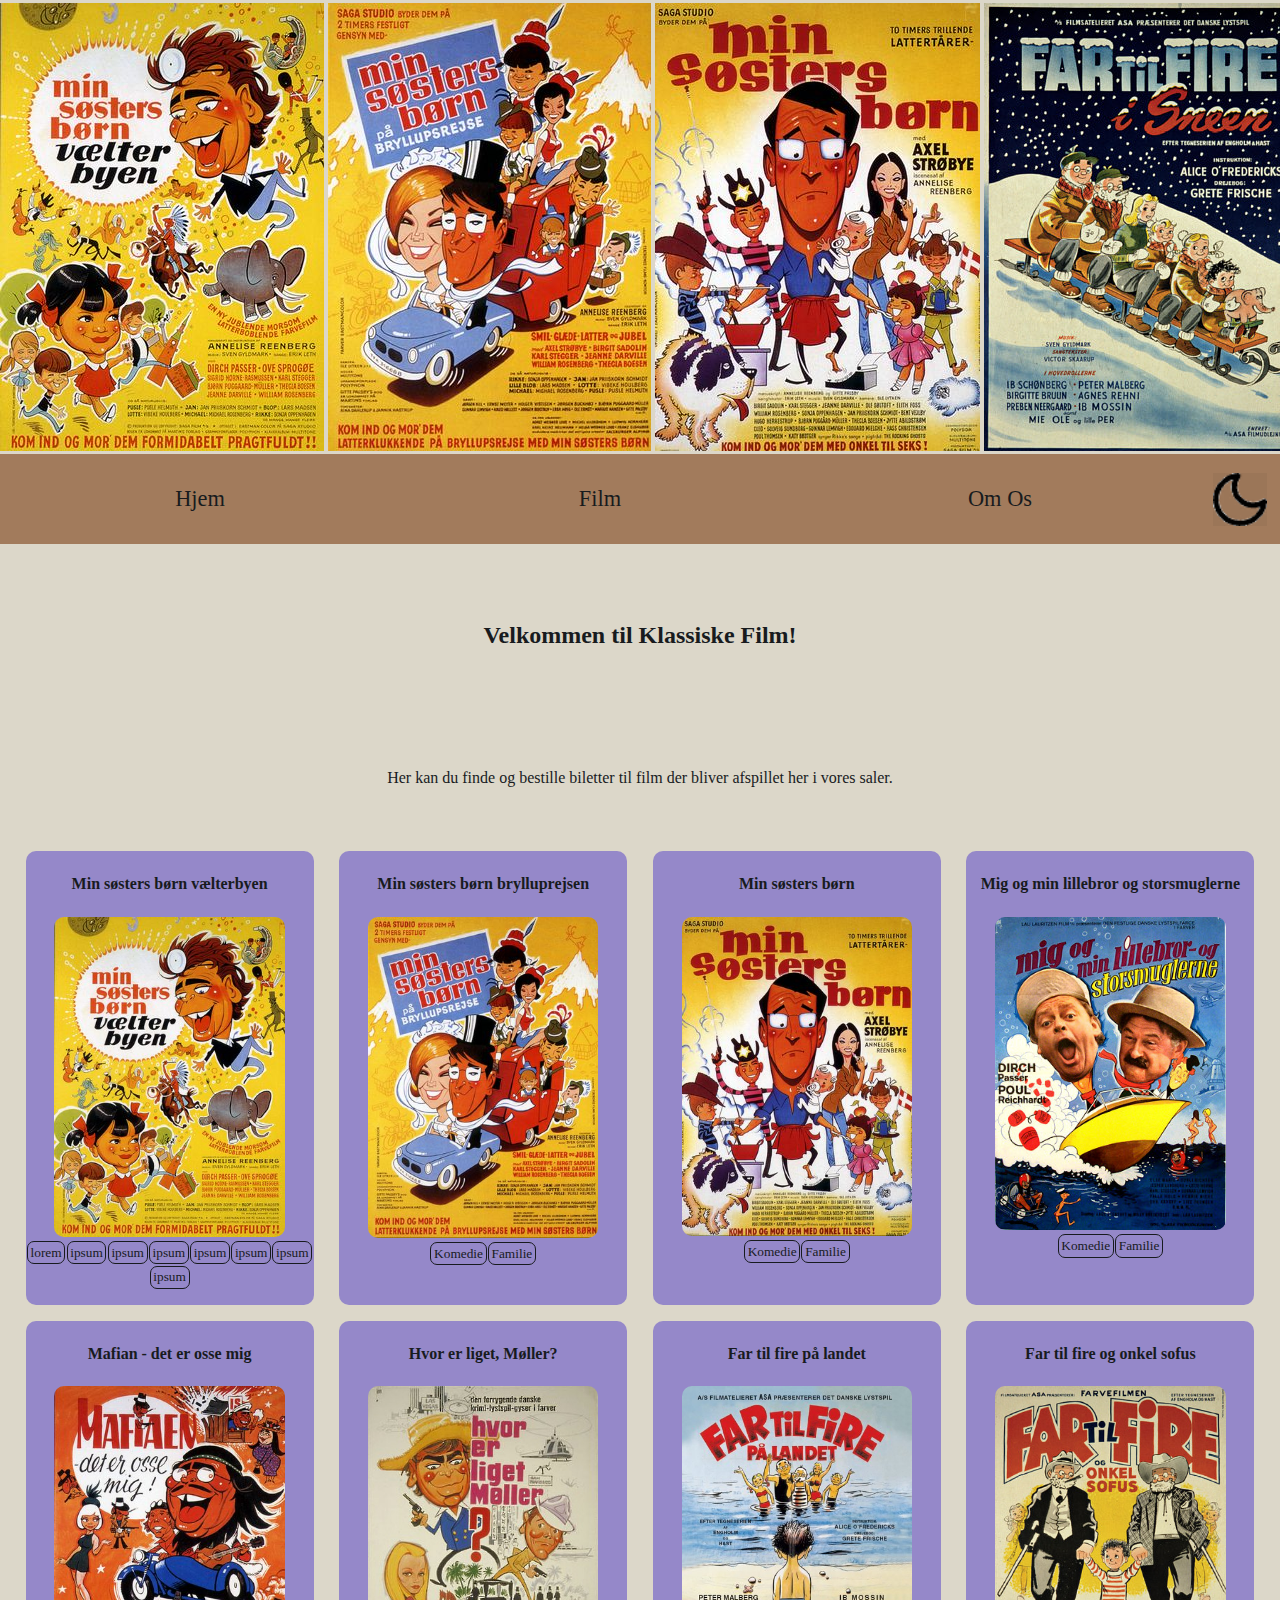
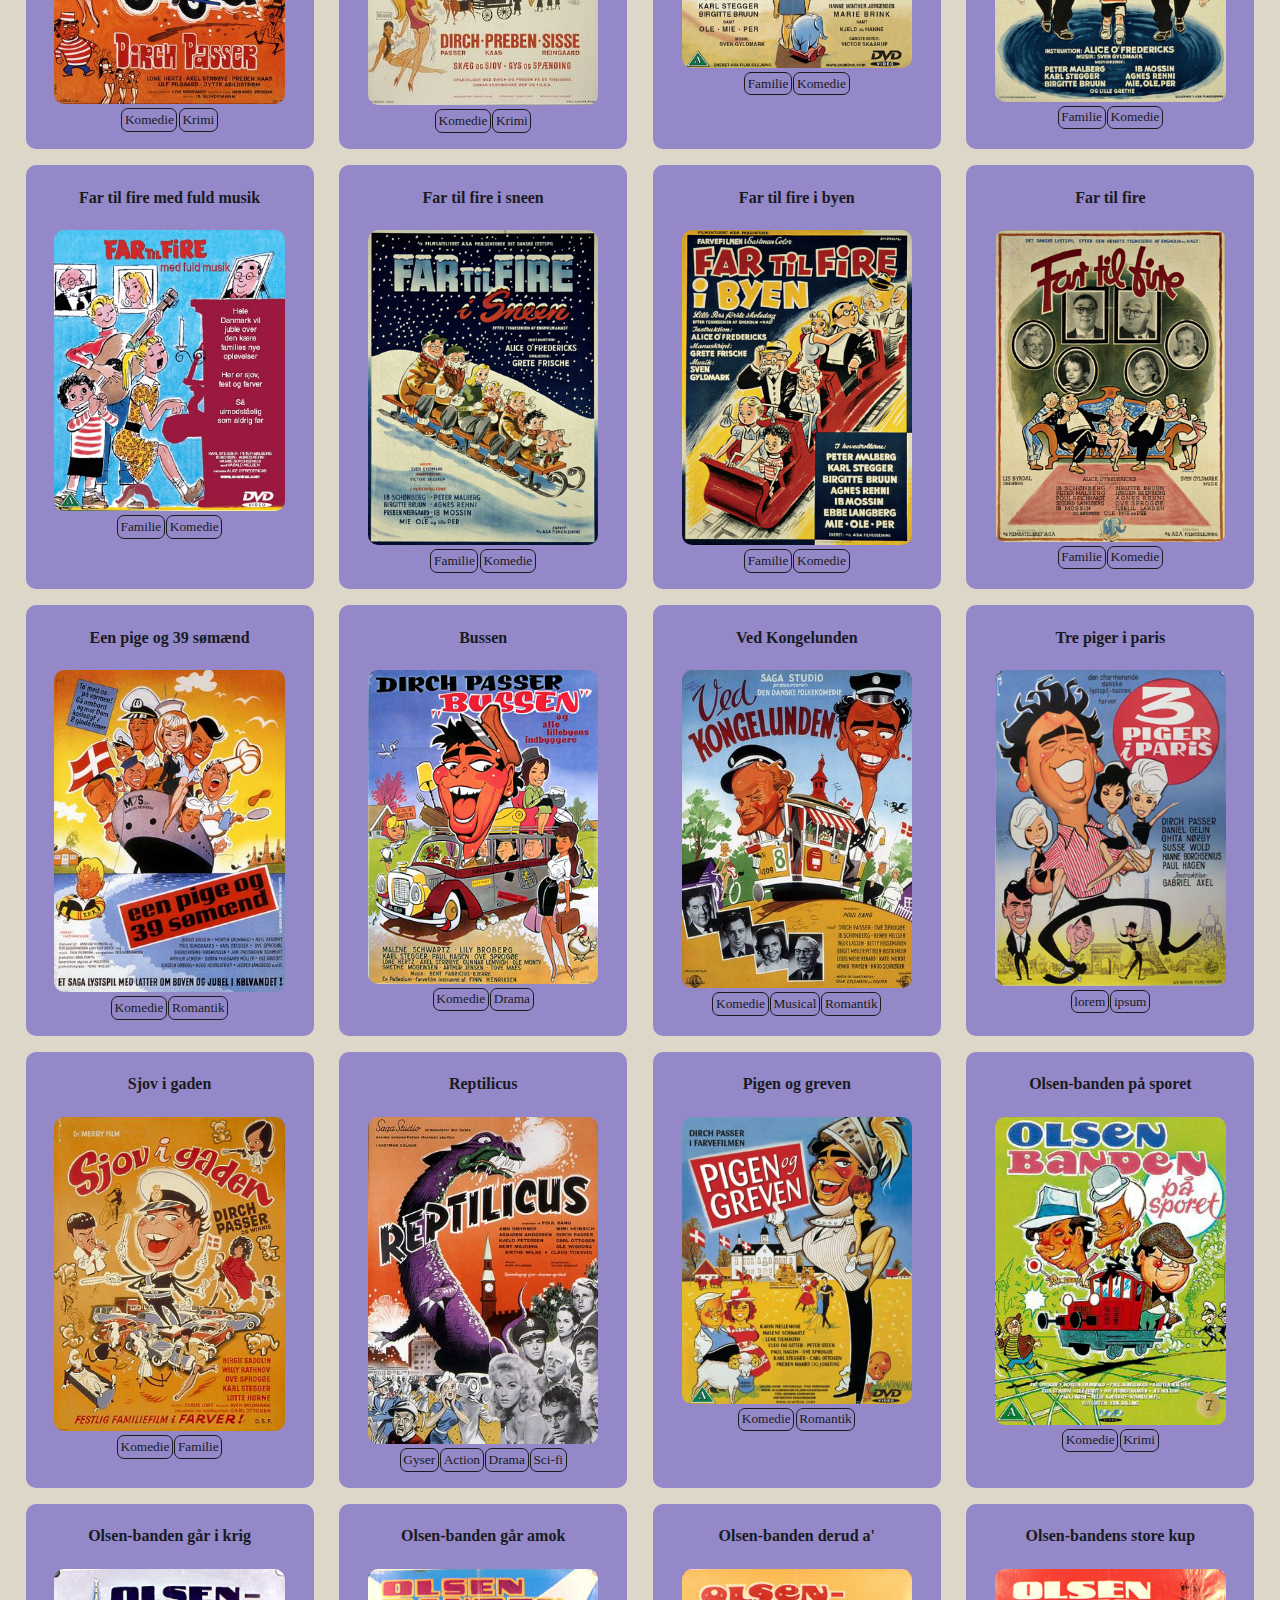
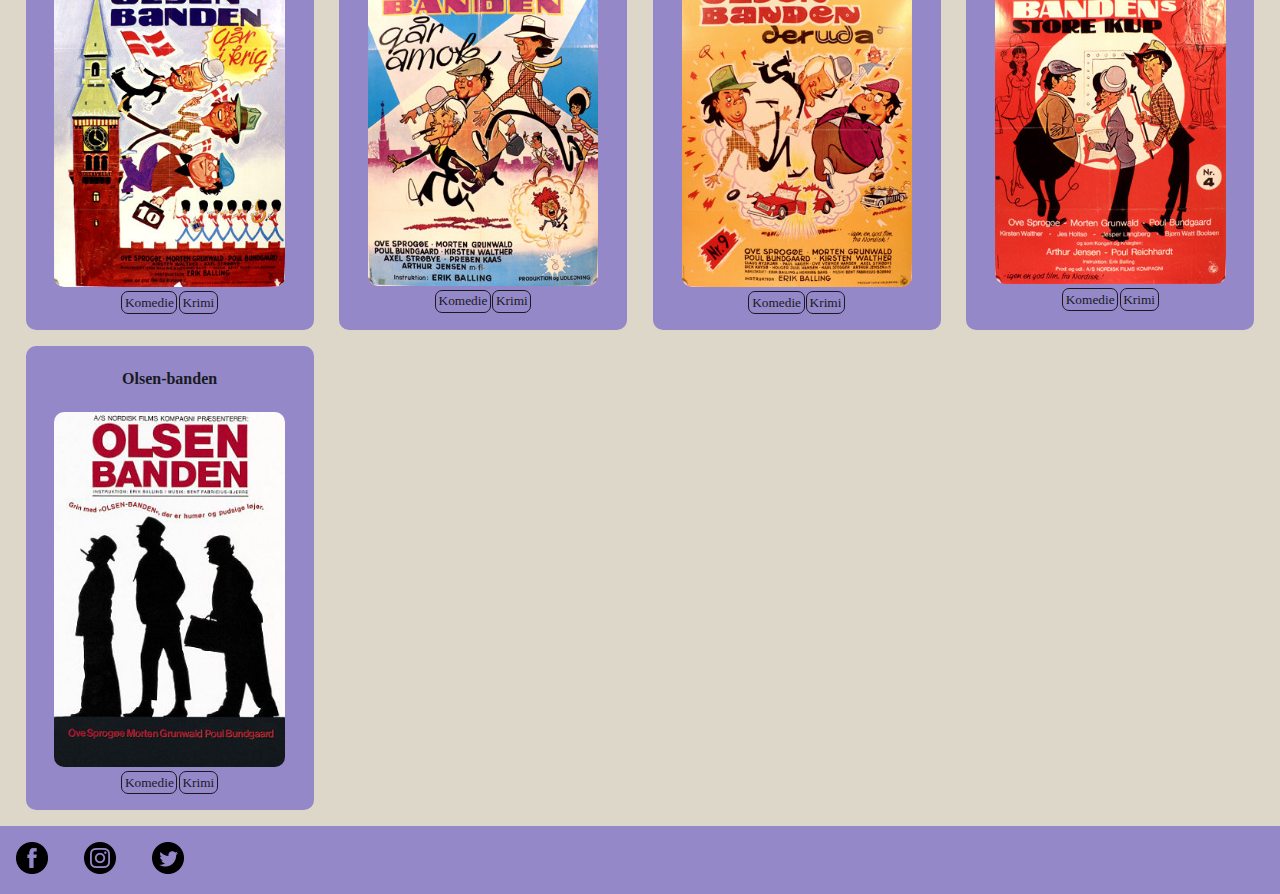
==== commit 6c6f79c4: "class for movie list html pages added" ====
--- a/index.html
+++ b/index.html
@@ -33,7 +33,7 @@
             <p>Her kan du finde og bestille biletter til film der bliver afspillet her i vores saler.</p>
         </section>
         <section>
-            <div id="movie-list"></div>
+            <div id="movie-list" class="movie-list"></div>
         </section>
         <footer>
             <div class="social-list">
--- a/css/style.css
+++ b/css/style.css
@@ -1,14 +1,14 @@
 :root {
-    --clr-primary-300: #cf8f41;
-    --clr-primary-400: #af7012;
-    --clr-primary-500: #efbd84;
-
-    --clr-neutral-100: #fff;
+    --clr-primary-300: #a27b5c;
+    --clr-primary-400: #a27b5c;
+    --clr-primary-500: #a27b5c;
+
+    --clr-neutral-100: #dcd7c9;
     --clr-neutral-200: #f8f9fa;
     --clr-neutral-800: #343a40;
     --clr-neutral-900: #181b1e;
 
-    --clr-accent-200: #938ab9;
+    --clr-accent-200: #7d68d7;
     --clr-accent-300: #9588c9;
     --clr-accent-400: #413852;
     --clr-accent-500: #25202f;
@@ -95,7 +95,7 @@
     grid-template-columns: 1fr;
 }
 
-#movie-list>h1 {
+.movie-list>h1 {
     font-size: 5em;
     color: orangered;
 }
@@ -107,7 +107,7 @@
     margin-block: 3em;
 }
 
-#movie-list {
+.movie-list {
     display:grid;
     grid-template-columns: repeat(auto-fit, 18em);
     margin:1em;
@@ -198,7 +198,7 @@
 /* #region Media Queries For Responsive Design */
 
 @media only screen and (max-width: 426px){
-    #movie-list{
+    .movie-list{
         grid-template-columns: 1fr;
         gap: 4em;
         width:90%;
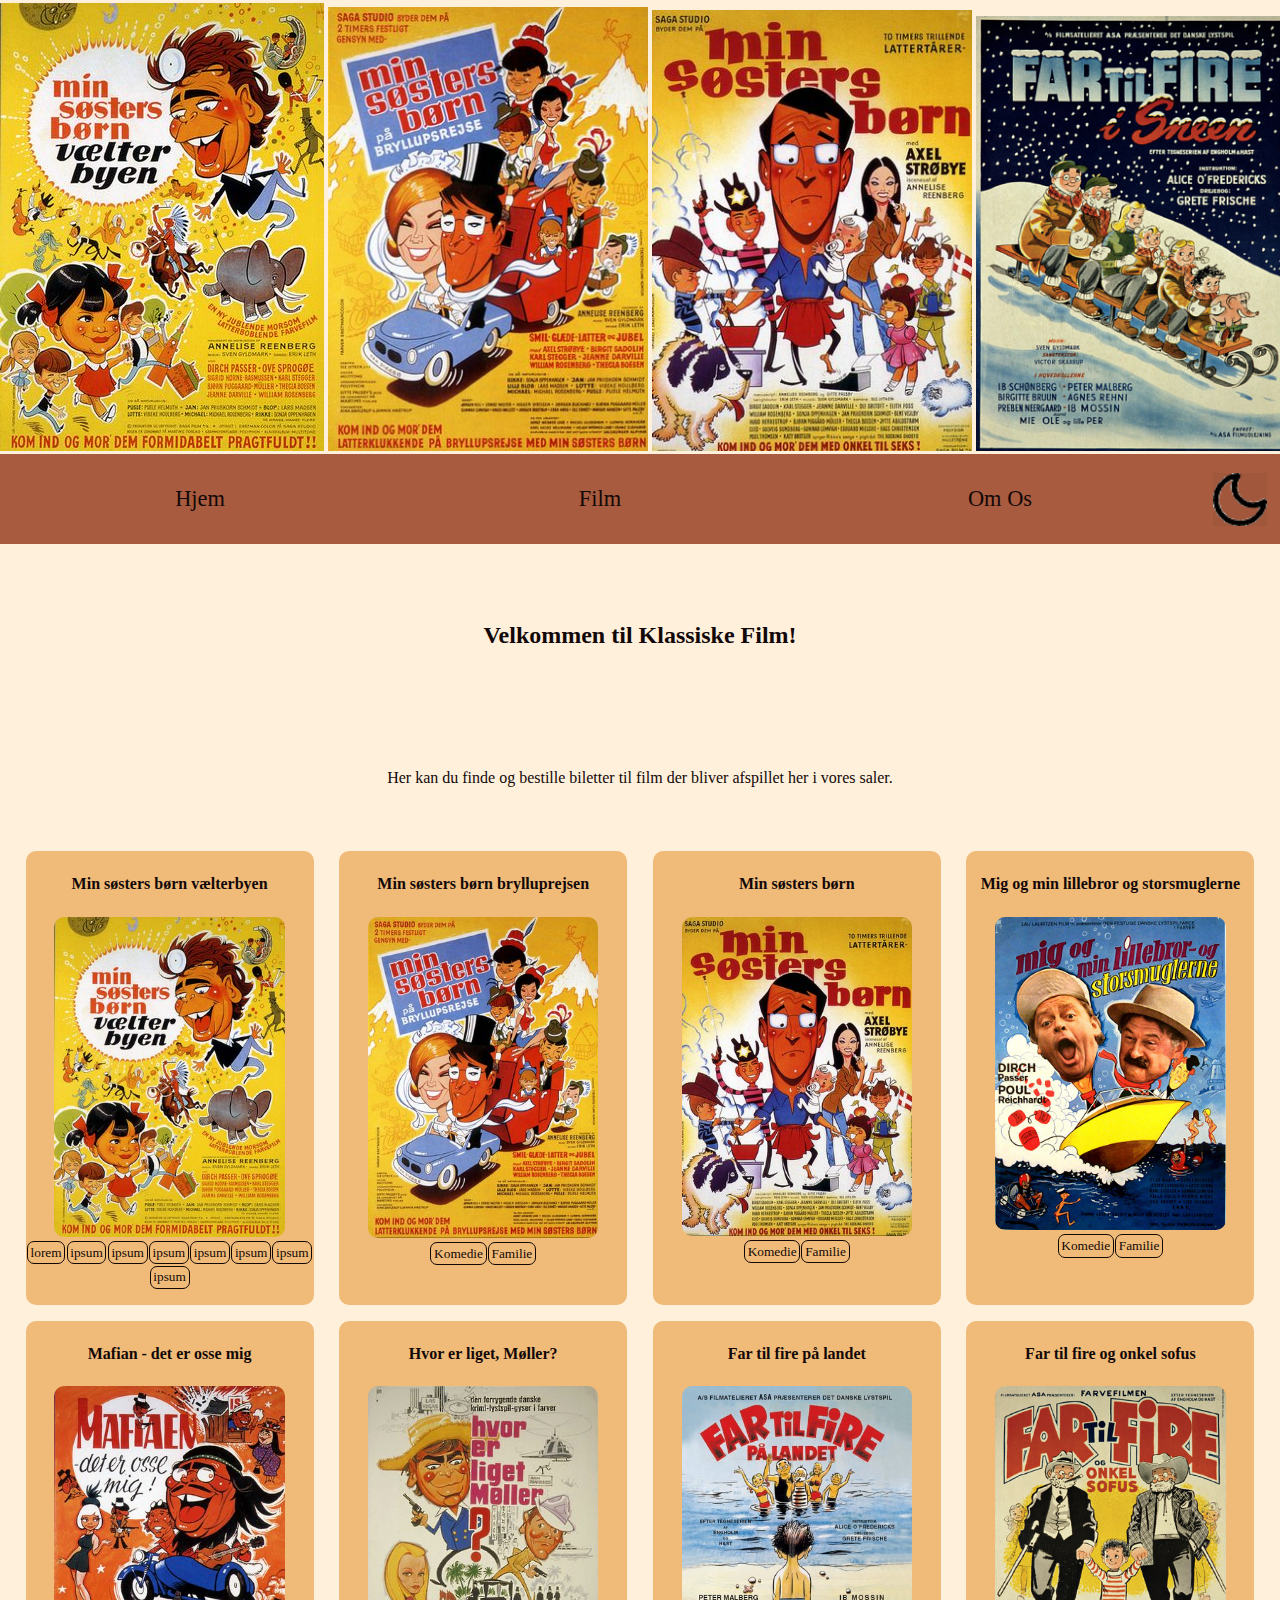
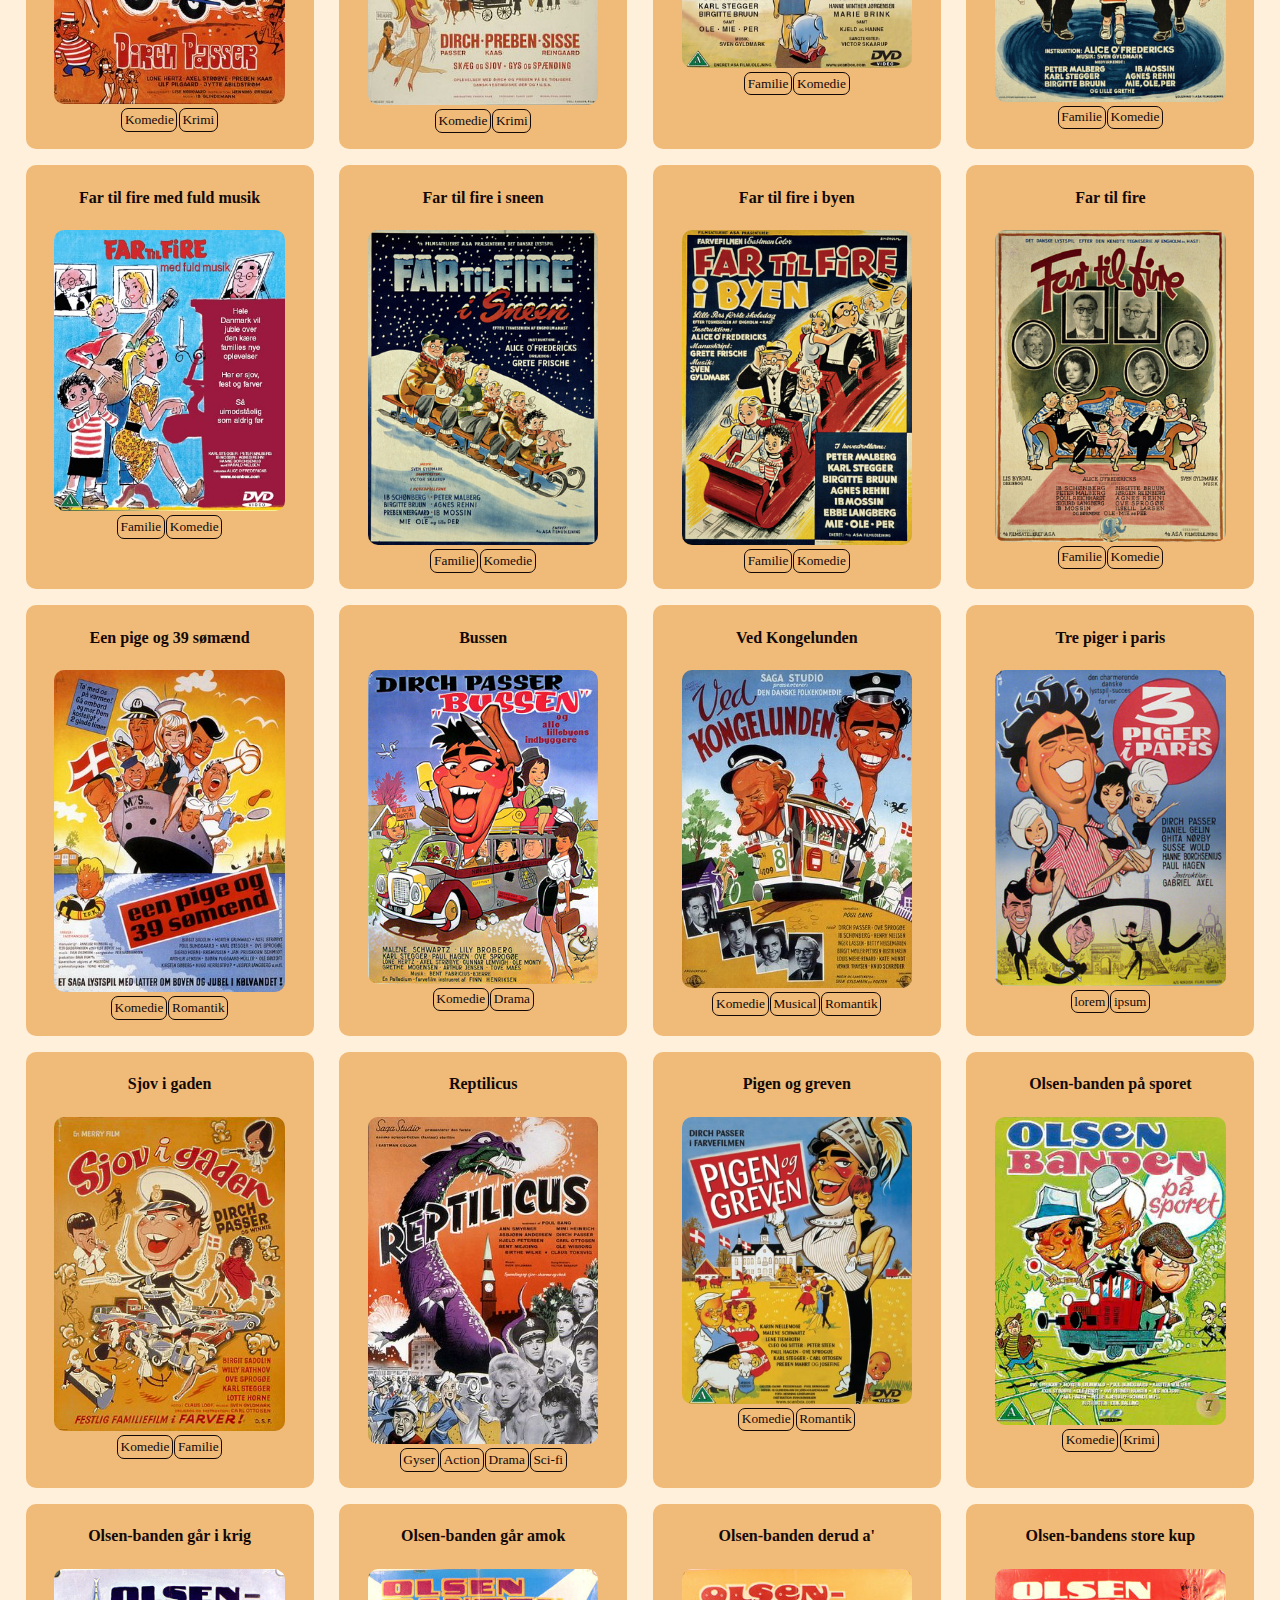
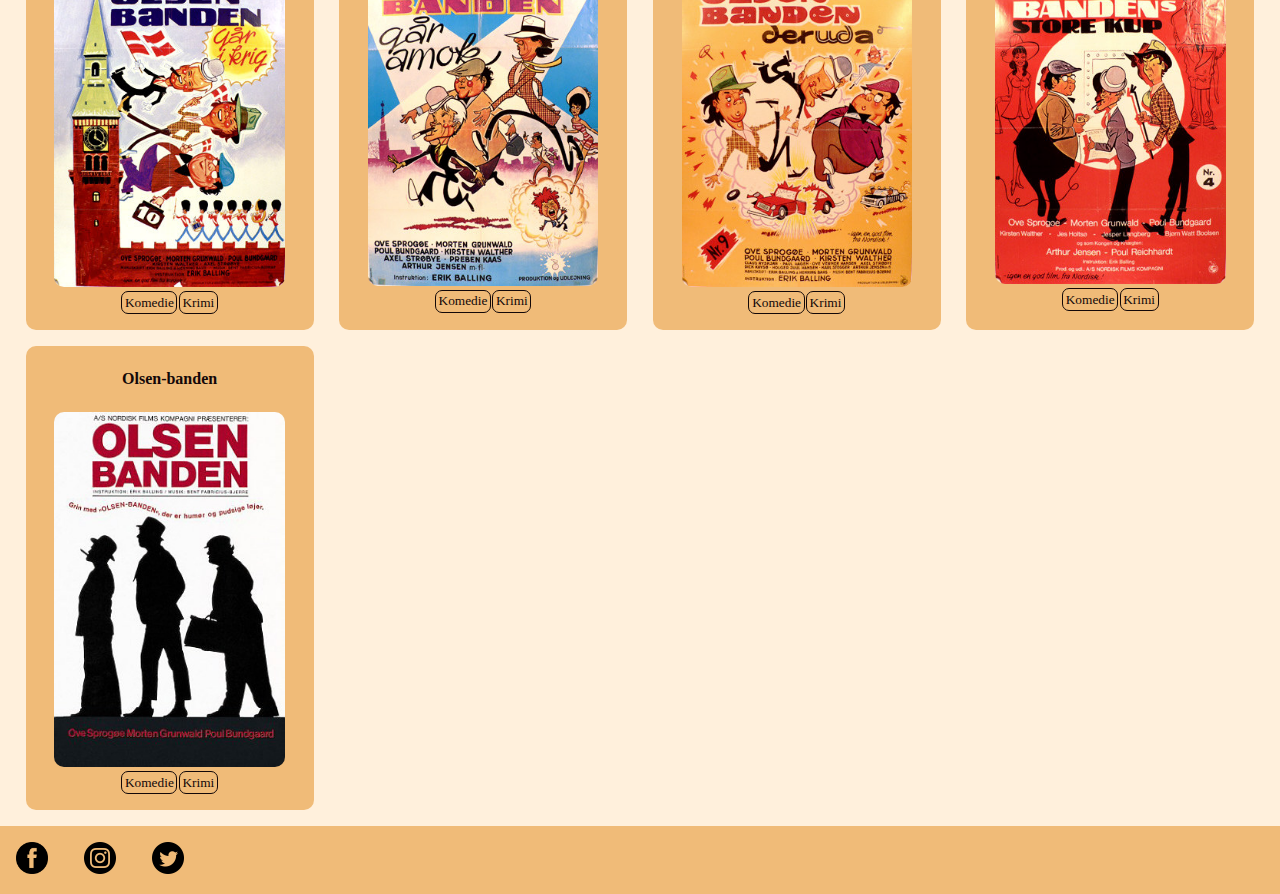
==== commit 42e9537c: "localStorage and restorebooking" ====
--- a/index.html
+++ b/index.html
@@ -10,6 +10,7 @@
         <script src="js/shared.js" defer></script>
         <script src="js/main.js" defer></script>
         <script src="js/filmbanner.js" defer></script>
+        <script src="js/restoreBooking.js" defer></script>
 
     </head>
 
--- a/css/style.css
+++ b/css/style.css
@@ -1,17 +1,17 @@
 :root {
-    --clr-primary-300: #a27b5c;
-    --clr-primary-400: #a27b5c;
-    --clr-primary-500: #a27b5c;
-
-    --clr-neutral-100: #dcd7c9;
-    --clr-neutral-200: #f8f9fa;
-    --clr-neutral-800: #343a40;
-    --clr-neutral-900: #181b1e;
-
-    --clr-accent-200: #7d68d7;
-    --clr-accent-300: #9588c9;
-    --clr-accent-400: #413852;
-    --clr-accent-500: #25202f;
+    --clr-primary-300: #a85b3e;
+    --clr-primary-400: #a85b3e;
+    --clr-primary-500: #a85b3e;
+
+    --clr-neutral-100: #FFF0DC;
+    --clr-neutral-200: #17191b;
+    --clr-neutral-800: #3b062c;
+    --clr-neutral-900: #130808;
+
+    --clr-accent-200: #A5B68D;
+    --clr-accent-300: #F0BB78;
+    --clr-accent-400: #485748;
+    --clr-accent-500: #A5B68D;
 }
 
 /* #region Basic Resets */
@@ -282,17 +282,17 @@
 /* #region Dark Styles */
 
 .dark {
-    --clr-primary-300: #cf8f41;
-    --clr-primary-400: #af7012;
-    --clr-primary-500: #ffa742;
-
-    --clr-neutral-100: #000000;
-    --clr-neutral-200: #f8f9fa;
+    --clr-primary-300: #5b3327;
+    --clr-primary-400: #5b3327;
+    --clr-primary-500: #5b3327;
+
+    --clr-neutral-100: #1b1612;
+    --clr-neutral-200: #F0BB78;
     --clr-neutral-800: #343a40;
-    --clr-neutral-900: #ffffff;
-
-    --clr-accent-200: #938ab9;
-    --clr-accent-300: #9588c9;
+    --clr-neutral-900: #dbc0a7;
+
+    --clr-accent-200: #F0BB78;
+    --clr-accent-300: #5f4328;
     --clr-accent-400: #413852;
     --clr-accent-500: #25202f;
 }
--- a/css/bannerstyle.css
+++ b/css/bannerstyle.css
@@ -3,6 +3,10 @@
     overflow: hidden;
     margin: 0.2rem auto;
     
+}
+.billAni{
+    width: 20rem;
+    height: auto;
 }
 
 header h1{
@@ -16,8 +20,7 @@
 }
 
 .first{
-
-            animation: bannermove 30s linear infinite;
+            animation: bannermove 60s linear infinite;
 }
 
 @keyframes bannermove {
@@ -25,6 +28,6 @@
        margin-left: 0rem;
     }
     100% {
-       margin-left: -150rem;
+       margin-left: -175rem;
     }
 }
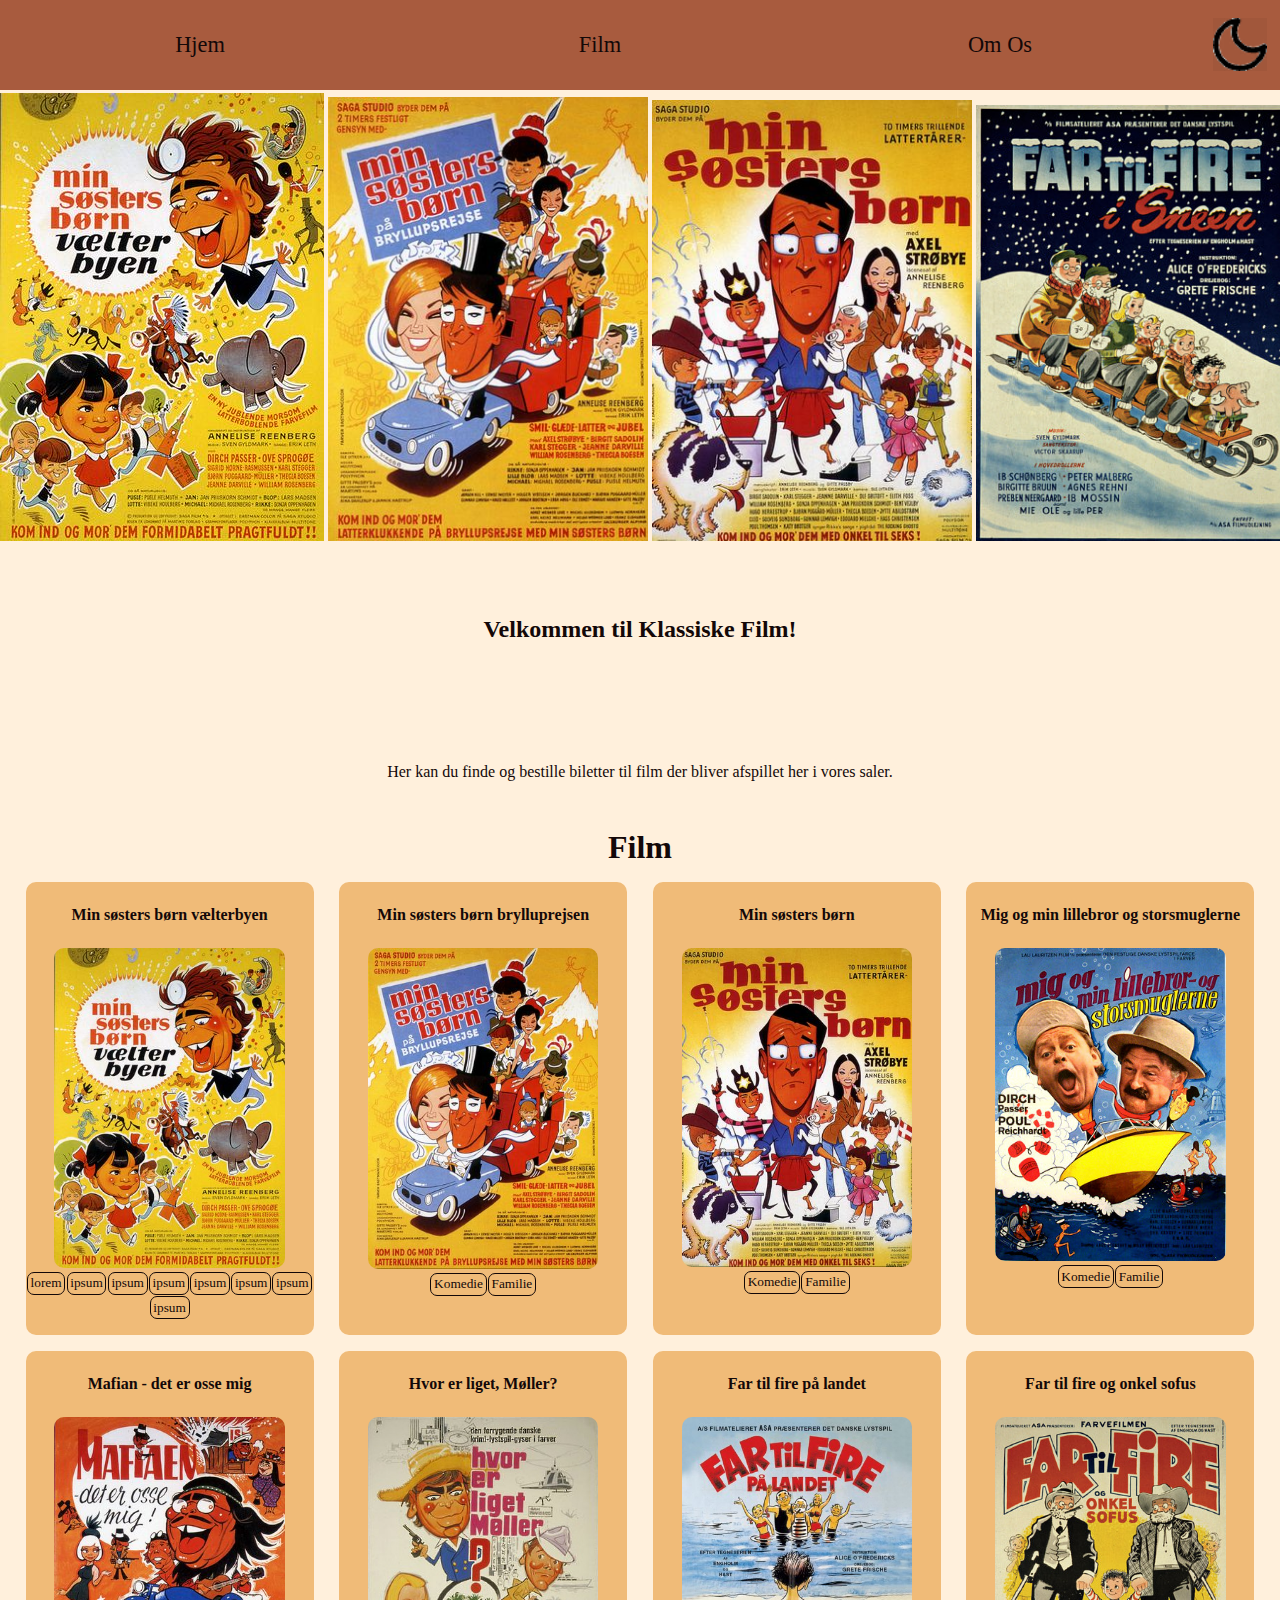
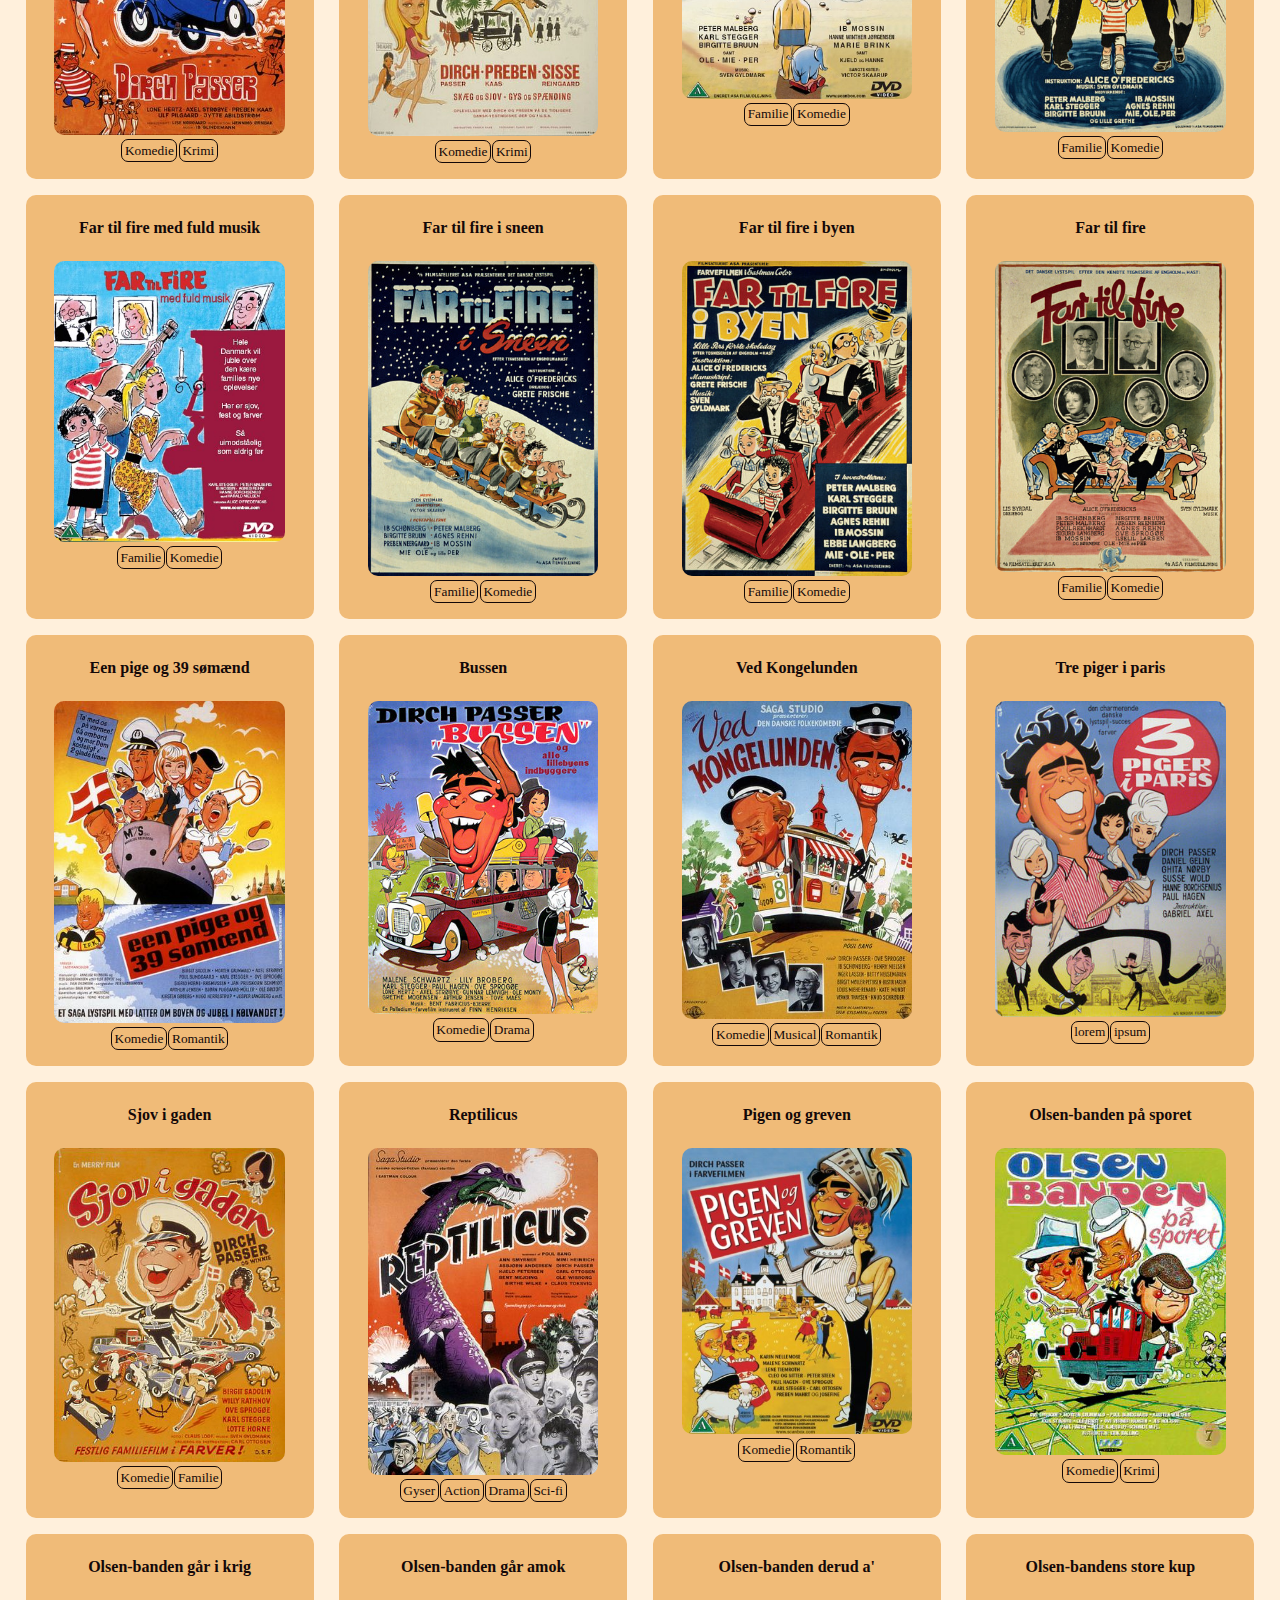
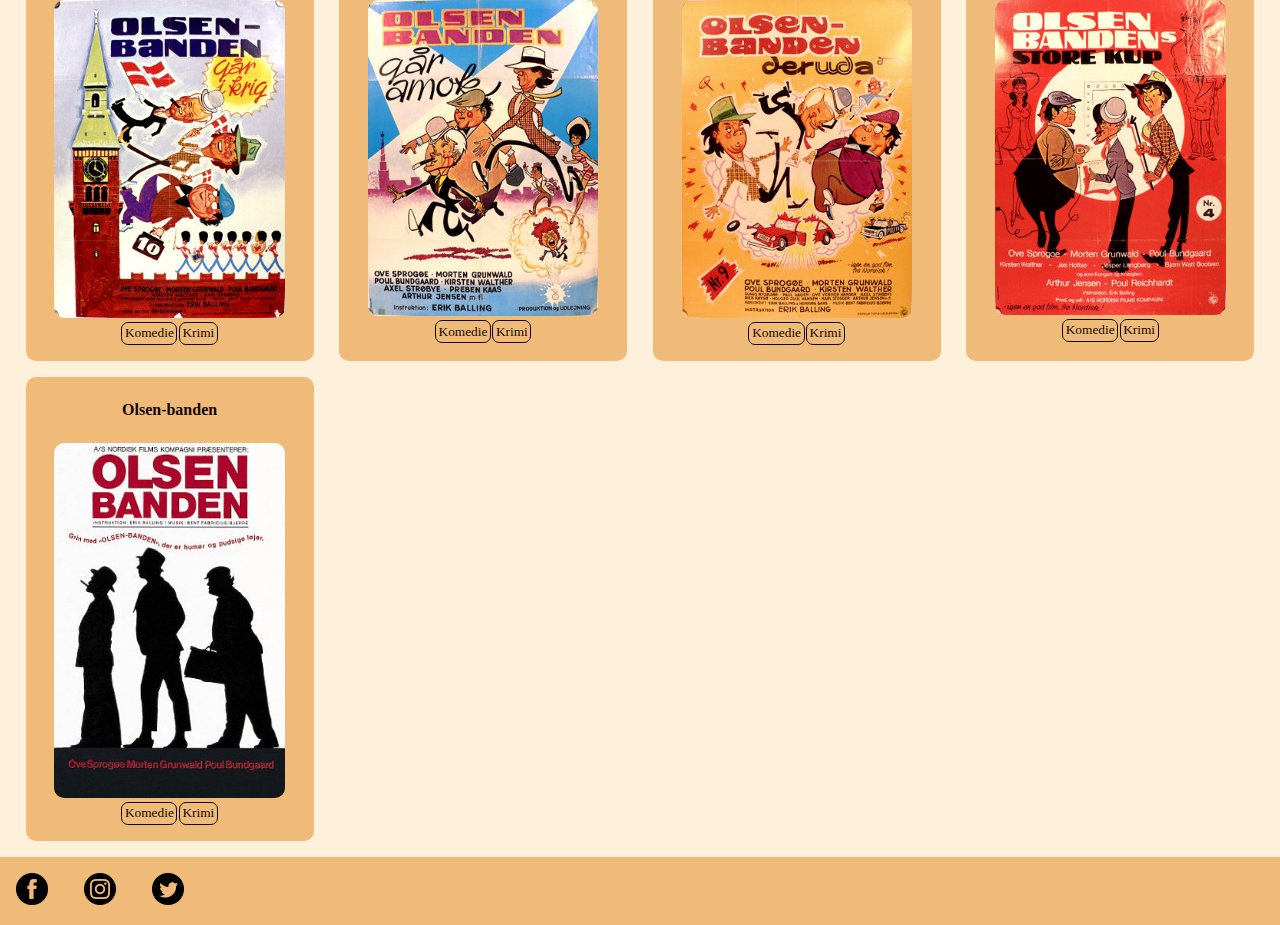
==== commit ead7a04f: "index.html cleared" ====
--- a/index.html
+++ b/index.html
@@ -1,5 +1,5 @@
 <!DOCTYPE html>
-<html>
+<html lang="en">
     <head>
         <title>Klassiske Film</title>
         <meta charset="UTF-8">
@@ -13,16 +13,13 @@
         <script src="js/restoreBooking.js" defer></script>
 
     </head>
-
-    <div id="bannerContainer"></div>
-
     <body>
         <nav>
             <div class="nav-container" role="list" aria-label="Primary Navigation">
-                <a class="nav-item mobile-hidden active" data="1" href="index.html">Hjem</a>
-                <a class="nav-item mobile-hidden" data="2" href="movie.html">Film</a>
-                <a class="nav-item mobile-hidden" data="3" href="om_os.html">Om Os</a>
-                <button id="theme-toggle" class="dark-btn"><img class="nav-item" id="theme-icon" src="images/darkmode_black.png"></button>
+                <a class="nav-item mobile-hidden active"  href="index.html">Hjem</a>
+                <a class="nav-item mobile-hidden" href="movie.html">Film</a>
+                <a class="nav-item mobile-hidden" href="om_os.html">Om Os</a>
+                <button id="theme-toggle" class="dark-btn"><img class="nav-item" id="theme-icon" src="images/darkmode_black.png" alt="image for dark mode"></button>
                 <div class="nav-item burger-menu" role="list" aria-label="Primary Navigation Burger Menu">
                     <button class="burger-menu-button" id="burger-menu-button"><img src="images/nav-burger-menu.png" id="burgerImage" alt="Image For Hamburger Menu For Mobile Navigation"></button>
                 </div>
@@ -34,6 +31,7 @@
             <p>Her kan du finde og bestille biletter til film der bliver afspillet her i vores saler.</p>
         </section>
         <section>
+            <h1>Film</h1>
             <div id="movie-list" class="movie-list"></div>
         </section>
         <footer>
--- a/css/style.css
+++ b/css/style.css
@@ -93,6 +93,10 @@
 section {
     display:grid;
     grid-template-columns: 1fr;
+}
+
+h1{
+    text-align: center;
 }
 
 .movie-list>h1 {
@@ -197,6 +201,7 @@
 
 /* #region Media Queries For Responsive Design */
 
+
 @media only screen and (max-width: 426px){
     .movie-list{
         grid-template-columns: 1fr;
@@ -218,14 +223,18 @@
         flex-direction: row;
         z-index: 10000;
     }
-    a[data="1"] {
+
+    .nav-container a:nth-child(1) {
         top:89px;
-    }
-    a[data="2"]{
+        z-index: 100000;
+    }
+    .nav-container a:nth-child(2) {
         top: 117px;
-    }
-    a[data="3"]{
+        z-index: 100000;
+    }
+    .nav-container a:nth-child(3) {
         top:145px;
+        z-index: 100000;
     }
     a.mobile-hidden {
         display:none;
